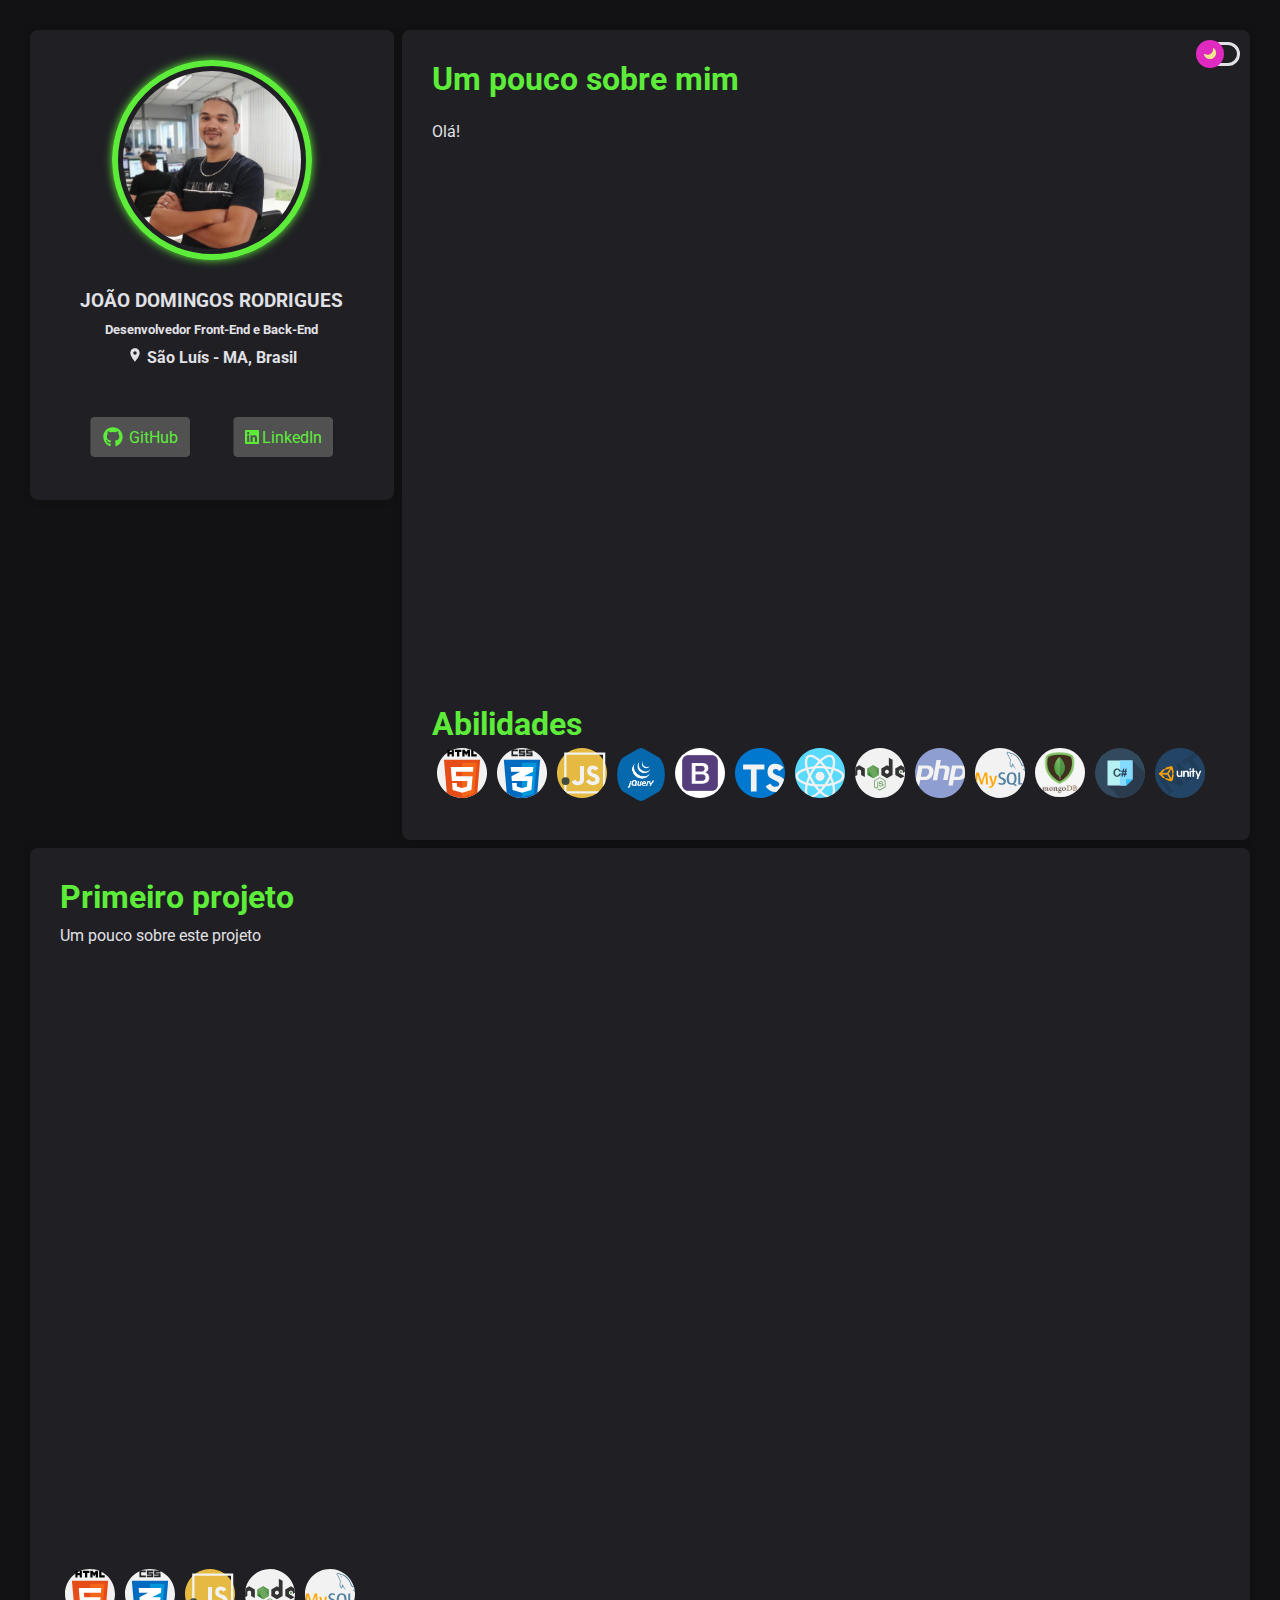
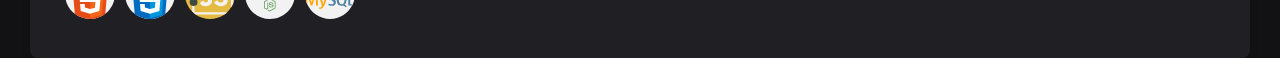
==== index.html @ ada68184 "New window container-project." ====
<!DOCTYPE html>
<html lang="en">

<head>
    <meta charset="UTF-8">
    <meta name="viewport" content="width=device-width, initial-scale=1.0">
    <link href="https://fonts.googleapis.com/css?family=Roboto:400,600,700" rel="stylesheet">
    <link id="theme" rel="stylesheet" href="public/styles/darkmode.css">
    <link rel="stylesheet" href="public/styles/style.css">
    <title>Meu Portfólio</title>
</head>

<body>
    <main>
        <div class="container">
            <div class="header-container">
                <div class="profile">
                    <div class="content-img">
                        <img width="400px" src="public/img/48397952.jfif" alt="">
                    </div>
                    <div>
                        <h3 id="name">JOÃO DOMINGOS RODRIGUES</h3>
                        <h5>Desenvolvedor Front-End e Back-End</h5>
                        <h4>
                            <span>
                                <svg stroke="currentColor" fill="currentColor" stroke-width="0" viewBox="0 0 24 24"
                                    height="1em" width="1em" xmlns="http://www.w3.org/2000/svg">
                                    <path
                                        d="M12 2C8.13 2 5 5.13 5 9c0 5.25 7 13 7 13s7-7.75 7-13c0-3.87-3.13-7-7-7zm0 9.5c-1.38 0-2.5-1.12-2.5-2.5s1.12-2.5 2.5-2.5 2.5 1.12 2.5 2.5-1.12 2.5-2.5 2.5z">
                                    </path>
                                </svg>
                            </span>São Luís - MA, Brasil
                        </h4>
                        <div class="social-midias">
                            <a href="https://github.com/juniorHotes" target="_blank" rel="noopener"
                                class="sc-cpHetk QZIQu">
                                <svg stroke="currentColor" fill="currentColor" stroke-width="0" viewBox="0 0 496 512"
                                    height="20px" width="20px" xmlns="http://www.w3.org/2000/svg">
                                    <path
                                        d="M165.9 397.4c0 2-2.3 3.6-5.2 3.6-3.3.3-5.6-1.3-5.6-3.6 0-2 2.3-3.6 5.2-3.6 3-.3 5.6 1.3 5.6 3.6zm-31.1-4.5c-.7 2 1.3 4.3 4.3 4.9 2.6 1 5.6 0 6.2-2s-1.3-4.3-4.3-5.2c-2.6-.7-5.5.3-6.2 2.3zm44.2-1.7c-2.9.7-4.9 2.6-4.6 4.9.3 2 2.9 3.3 5.9 2.6 2.9-.7 4.9-2.6 4.6-4.6-.3-1.9-3-3.2-5.9-2.9zM244.8 8C106.1 8 0 113.3 0 252c0 110.9 69.8 205.8 169.5 239.2 12.8 2.3 17.3-5.6 17.3-12.1 0-6.2-.3-40.4-.3-61.4 0 0-70 15-84.7-29.8 0 0-11.4-29.1-27.8-36.6 0 0-22.9-15.7 1.6-15.4 0 0 24.9 2 38.6 25.8 21.9 38.6 58.6 27.5 72.9 20.9 2.3-16 8.8-27.1 16-33.7-55.9-6.2-112.3-14.3-112.3-110.5 0-27.5 7.6-41.3 23.6-58.9-2.6-6.5-11.1-33.3 2.6-67.9 20.9-6.5 69 27 69 27 20-5.6 41.5-8.5 62.8-8.5s42.8 2.9 62.8 8.5c0 0 48.1-33.6 69-27 13.7 34.7 5.2 61.4 2.6 67.9 16 17.7 25.8 31.5 25.8 58.9 0 96.5-58.9 104.2-114.8 110.5 9.2 7.9 17 22.9 17 46.4 0 33.7-.3 75.4-.3 83.6 0 6.5 4.6 14.4 17.3 12.1C428.2 457.8 496 362.9 496 252 496 113.3 383.5 8 244.8 8zM97.2 352.9c-1.3 1-1 3.3.7 5.2 1.6 1.6 3.9 2.3 5.2 1 1.3-1 1-3.3-.7-5.2-1.6-1.6-3.9-2.3-5.2-1zm-10.8-8.1c-.7 1.3.3 2.9 2.3 3.9 1.6 1 3.6.7 4.3-.7.7-1.3-.3-2.9-2.3-3.9-2-.6-3.6-.3-4.3.7zm32.4 35.6c-1.6 1.3-1 4.3 1.3 6.2 2.3 2.3 5.2 2.6 6.5 1 1.3-1.3.7-4.3-1.3-6.2-2.2-2.3-5.2-2.6-6.5-1zm-11.4-14.7c-1.6 1-1.6 3.6 0 5.9 1.6 2.3 4.3 3.3 5.6 2.3 1.6-1.3 1.6-3.9 0-6.2-1.4-2.3-4-3.3-5.6-2z">
                                    </path>
                                </svg>
                                <span>GitHub</span>
                            </a>
                            <a href="https://www.linkedin.com/feed/?trk=homepage-basic_google-one-tap-submit"
                                target="_blank" rel="noopener" class="sc-cpHetk QZIQu"><svg stroke="currentColor"
                                    fill="currentColor" stroke-width="0" viewBox="0 0 448 512" height="1em" width="1em"
                                    xmlns="http://www.w3.org/2000/svg">
                                    <path
                                        d="M416 32H31.9C14.3 32 0 46.5 0 64.3v383.4C0 465.5 14.3 480 31.9 480H416c17.6 0 32-14.5 32-32.3V64.3c0-17.8-14.4-32.3-32-32.3zM135.4 416H69V202.2h66.5V416zm-33.2-243c-21.3 0-38.5-17.3-38.5-38.5S80.9 96 102.2 96c21.2 0 38.5 17.3 38.5 38.5 0 21.3-17.2 38.5-38.5 38.5zm282.1 243h-66.4V312c0-24.8-.5-56.7-34.5-56.7-34.6 0-39.9 27-39.9 54.9V416h-66.4V202.2h63.7v29.2h.9c8.9-16.8 30.6-34.5 62.9-34.5 67.2 0 79.7 44.3 79.7 101.9V416z">
                                    </path>
                                </svg>
                                <span>LinkedIn</span>
                            </a>
                        </div>
                    </div>
                </div>
                <div class="about-me">
                    <h1 class="titles">Um pouco sobre mim</h1>
                    <p id="txt-about">
                    </p>
                    <div class="technologies">
                        <h1 class="titles">Abilidades</h1>
                        <ul>
                            <li><img width="50px" src="public/assets/svg/030-html-5.svg" alt=""></li>
                            <li><img width="50px" src="public/assets/svg/031-css.svg" alt=""></li>
                            <li><img width="50px" src="public/assets/svg/029-javascript.svg" alt=""></li>
                            <li><img width="48px" style="border-radius: 50%;" src="public/assets/jquery-logo.png"
                                    alt=""></li>
                            <li><img width="50px" style="border-radius: 50%;" src="public/assets/bootstrap-logo.jpg"
                                    alt=""></li>
                            <li><img width="50px" src="public/assets/svg/025-typescript.svg" alt=""></li>
                            <li><img width="50px" src="public/assets/svg/006-react.svg" alt=""></li>
                            <li><img width="50px" src="public/assets/svg/032-nodejs.svg" alt=""></li>
                            <li><img width="50px" src="public/assets/svg/027-php.svg" alt=""></li>
                            <li><img width="50px" src="public/assets/svg/021-mysql.svg" alt=""></li>
                            <li><img width="50px" style="border-radius: 50%;" src="public/assets/mongo.png" alt="">
                            </li>
                            <li><img width="50px" src="public/assets/svg/csharp.svg" alt=""></li>
                            <li><img width="50px" src="public/assets/Icon_Unity.png" alt=""></li>

                        </ul>

                    </div>

                    <!-- button change themy -->
                    <span class="profile-color-modes-toggle">
                        <div class="profile-color-modes-toggle-track"></div>
                        <div class="profile-color-modes-toggle-thumb">
                            <svg style="fill: #f0e68c; margin: 7px 0 0 7px;" aria-hidden="true" width="14" height="13"
                                viewBox="0 0 14 13" xmlns="http://www.w3.org/2000/svg">
                                <path fill-rule="evenodd" clip-rule="evenodd"
                                    d="M4.52208 7.71754C7.5782 7.71754 10.0557 5.24006 10.0557 2.18394C10.0557 1.93498 10.0392 1.68986 10.0074 1.44961C9.95801 1.07727 10.3495 0.771159 10.6474 0.99992C12.1153 2.12716 13.0615 3.89999 13.0615 5.89383C13.0615 9.29958 10.3006 12.0605 6.89485 12.0605C3.95334 12.0605 1.49286 10.001 0.876728 7.24527C0.794841 6.87902 1.23668 6.65289 1.55321 6.85451C2.41106 7.40095 3.4296 7.71754 4.52208 7.71754Z">
                                </path>
                            </svg>
                        </div>
                    </span>
                </div>
            </div>
            <div class="container-project">
                <div class="container-info">
                    <h1 class="titles">Primeiro projeto</h1>
                    <p>Um pouco sobre este projeto</p>
                    <div class="project-footer">
                        <ul>
                            <li><img width="50px" src="public/assets/svg/030-html-5.svg" alt=""></li>
                            <li><img width="50px" src="public/assets/svg/031-css.svg" alt=""></li>
                            <li><img width="50px" src="public/assets/svg/029-javascript.svg" alt=""></li>
                            <li><img width="50px" src="public/assets/svg/032-nodejs.svg" alt=""></li>
                            <li><img width="50px" src="public/assets/svg/021-mysql.svg" alt=""></li>
                        </ul>
                    </div>
                </div>
                <div class="container-img">
                    <img src="" alt="">
                </div>
            </div>
        </div>
    </main>
    <script>
        const textAbout = document.querySelector('#txt-about')
        const text = `Olá!`

        const keys = text.split('')

        let i = 0
        const _frame = setInterval(frame, 10);
        function frame() {
            if (i < keys.length) {
                textAbout.innerHTML += keys[i]
                i++
            } else if (i == keys.length) {
                clearInterval(_frame)
            }
        }

        fetch('DATA.json')
        .then(res => res.json()).then(response => {
            console.log(response)
        }).catch(err => console.log(err))
    </script>
    <script src="public/js/profileColorModes.js"></script>
</body>

</html>
---- public/styles/darkmode.css ----
:root {
    --bg-color: #121214;
    --content-color: #202024;
    --color-gray-white: #e1e1e6;
    --color-gray-black: #515152;
    --color-green: #5eec3a;
    --color-profile-toggle-thumb: #df29c0 ;
    --color-profile-toggle-track: #e1e1e6 ;
}
---- public/styles/style.css ----
* {
    margin: 0;
    box-sizing: border-box;
}

body {
    background-color: var(--bg-color);
    color: var(--color-gray-white);
    font-family: 'roboto', sans-serif;
}

.container {
    widows: 100%;
    max-width: 1330px;
    height: 100vh;
    margin: 0 auto;
    padding: 30px;
}

.header-container {
    display: flex;
    justify-content: start;
}

.profile {
    width: 30%;
    min-width: 320px;
    max-height: 470px;
    padding: 30px;
    border-radius: 8px;
    background-color: var(--content-color);
    box-shadow: 0 0 8px rgba(0, 0, 0, 0.2);
    display: flex;
    flex-direction: column;
    align-items: center;
    justify-content: start;
    text-align: center;
    margin-right: 8px;
}

.profile h3, h4, h5 {
    display: block;
    margin-top: 10px;
    animation: profile-txt 1500ms linear 500ms;
    animation-fill-mode: backwards;
}

@keyframes profile-txt {
    0% { opacity: 0 } 
    100% { opacity: 1 } 
}

.profile .content-img {
    width: 200px;
    height: 200px;
    border-radius: 50%;
    margin-bottom: 20px;
    border: 6px solid var(--color-green);
    display: flex;
    align-items: center;
    justify-content: center;
    box-shadow: 0 0 8px var(--color-green);
    animation: ligth 500ms ease-out 500ms;
    animation-fill-mode: backwards;
}

@keyframes ligth {
    0% { 
        box-shadow: none;
        border: 6px solid var(--color-gray-white); 
    } 
    100% { 
        box-shadow: 0 0 8px var(--color-green); 
        border: 6px solid var(--color-green);
    } 
}

.profile img {
    width: 95%;
    height: 95%;
    border-radius: 50%;
    animation: rotate-img 1500ms cubic-bezier(0.68, -0.55, 0.265, 1.55) 500ms;
    animation-fill-mode: backwards;
}

@keyframes rotate-img {
    0% {
        transform: rotate(360deg);
        width: 0;
        height: 0;
    } 100% {
        width: 95%;
        height: 95%;
    }
}

.profile .social-midias {
    width: 100%;
    height: 100px;
    position: relative;
}
.profile .social-midias a {
    width: 100px;
    height: 40px;
    padding: 10px;
    border-radius: 4px;
    box-shadow: 0 0 8px var(--bg-color);
    text-decoration: none;
    color: var(--color-green);
    background-color: var(--color-gray-black);
    text-align: center;
    display: flex;
    justify-content: space-around;
    align-items: center;
    position: absolute;
    bottom: 10px;
    clip-path: stroke-box;
}

.profile .social-midias a:nth-child(1) {
    left: 10px;
    transition: 500ms;
    animation: anim-midias-buttons 1000ms cubic-bezier(0.09, 0.75, 0.77, 1.54) 500ms;
    animation-fill-mode: backwards;
}

.profile .social-midias a:nth-child(2) {
    right: 10px;
    transition: 500ms;
    animation: anim-midias-buttons 1000ms cubic-bezier(0.09, 0.75, 0.77, 1.54) 800ms;
    animation-fill-mode: backwards;
}

.profile .social-midias a:hover {
    color: var(--color-gray-black);
    background-color: var(--color-green);
    box-shadow: 0 0 8px var(--color-green);
    transform: translateY(6px) matrix3d(1, 0, 0, 0, 0, 1, 0, -0.002, 0, 0, 1, 0, 0, 0, 0, 1);;
}

@keyframes anim-midias-buttons {
    0% {
       transform: translateY(70px);
       opacity: 0;
    } 100% {
        transform: translateY(0);
        opacity: 1;
    }
}

.about-me {
    width: 70%;
    min-width: 400px;
    min-height: 90vh;
    padding: 30px;
    border-radius: 8px;
    background-color: var(--content-color);
    box-shadow: 0 0 8px rgba(0, 0, 0, 0.2);
    display: grid;
    gap: 8px;
    grid-template-rows: 50px 2fr 1fr;
    position: relative;
}
.titles {
    display: block;
    color: var(--color-green);
}
.about-me p {
    line-height: 1.7;
    color: var(--color-gray-white);
}
.technologies ul {
    width: 100%;
    padding-left: 0;
    list-style-type: none;
    display: flex;
    flex-wrap: wrap;
}
.technologies {
    align-self: self-end;
}
.technologies ul li {
    margin: 5px;
}

.container, 
.profile,
.profile, .about-me,
.profile .content-img,
.profile .social-midias {
    transition: 500ms;
}
/* Themy */
.profile-color-modes-toggle {
    position: absolute;
    top: 12px;
    right: 10px;
}
.profile-color-modes-toggle-track {
    width: 42px;
    height: 24px;
    border-radius: 24px;
    border: 3px solid var(--color-profile-toggle-track);
}
.profile-color-modes-toggle-thumb {
    position: absolute;
    top: -2px;
    left: -2px;
    width: 28px;
    height: 28px;
    border-radius: 50%;
    background-color: var(--color-profile-toggle-thumb);
    transition: transform .3s cubic-bezier(.4,.03,0,1);
    cursor: pointer;
}
.profile-color-modes-toggle-thumb.checked {
    transform: translateX(16px);
}
.profile-color-modes-toggle-thumb {
    transform: translateX(0px);
}

.container-project {
    width: 100%;
    min-height: 90vh;
    margin-top: 8px;
    padding: 30px;
    border-radius: 8px;
    background-color: var(--content-color);
    box-shadow: 0 0 8px rgba(0, 0, 0, 0.2);
    display: grid;
    gap: 8px;
    grid-template-columns: 1fr 1fr;
}
.container-img {
    width: 30%px;
    height: 100%;
}
.container-info {
    display: grid;
    gap: 8px;
    grid-template-rows: 40px 1fr 1fr;
}
.project-footer {
    align-self: self-end;
}
.project-footer ul {
    width: 100%;
    padding-left: 0;
    list-style-type: none;
    display: flex;
    flex-wrap: wrap;

}
.project-footer ul li {
    margin: 5px;
}

/* Responssive */

@media only screen and (max-width: 600px) {
    .container {
        padding: 0;
    }
    .profile, 
    .about-me, 
    .container-project {
        padding: 10px;
        border-radius: 0px;
    }
    .profile .content-img {
        width: 140px;
        height: 140px;
    }
    .profile .social-midias {
        height: 60px;
    }
    .container, 
    .profile, .about-me,
    .profile .content-img,
    .profile .social-midias {
        transition: 500ms;
    }
}

@media only screen and (max-width: 805px) {
    .header-container {
        display: block;
    }
    .profile {
        width: 100%;
        margin-bottom: 8px;
        flex-direction: row;
        justify-content: space-evenly;
    }
    .profile .content-img {
        margin-bottom: 0;
    }
    .about-me {
        width: 100%;
        min-height: unset;
    }
    .container-project {
        grid-template-columns: unset;
        grid-template-rows: 1fr 1fr;
    }

    .container, 
    .profile,
    .profile, .about-me,
    .profile .content-img,
    .profile .social-midias,
    .container-project {
        transition: 500ms;
    }
}
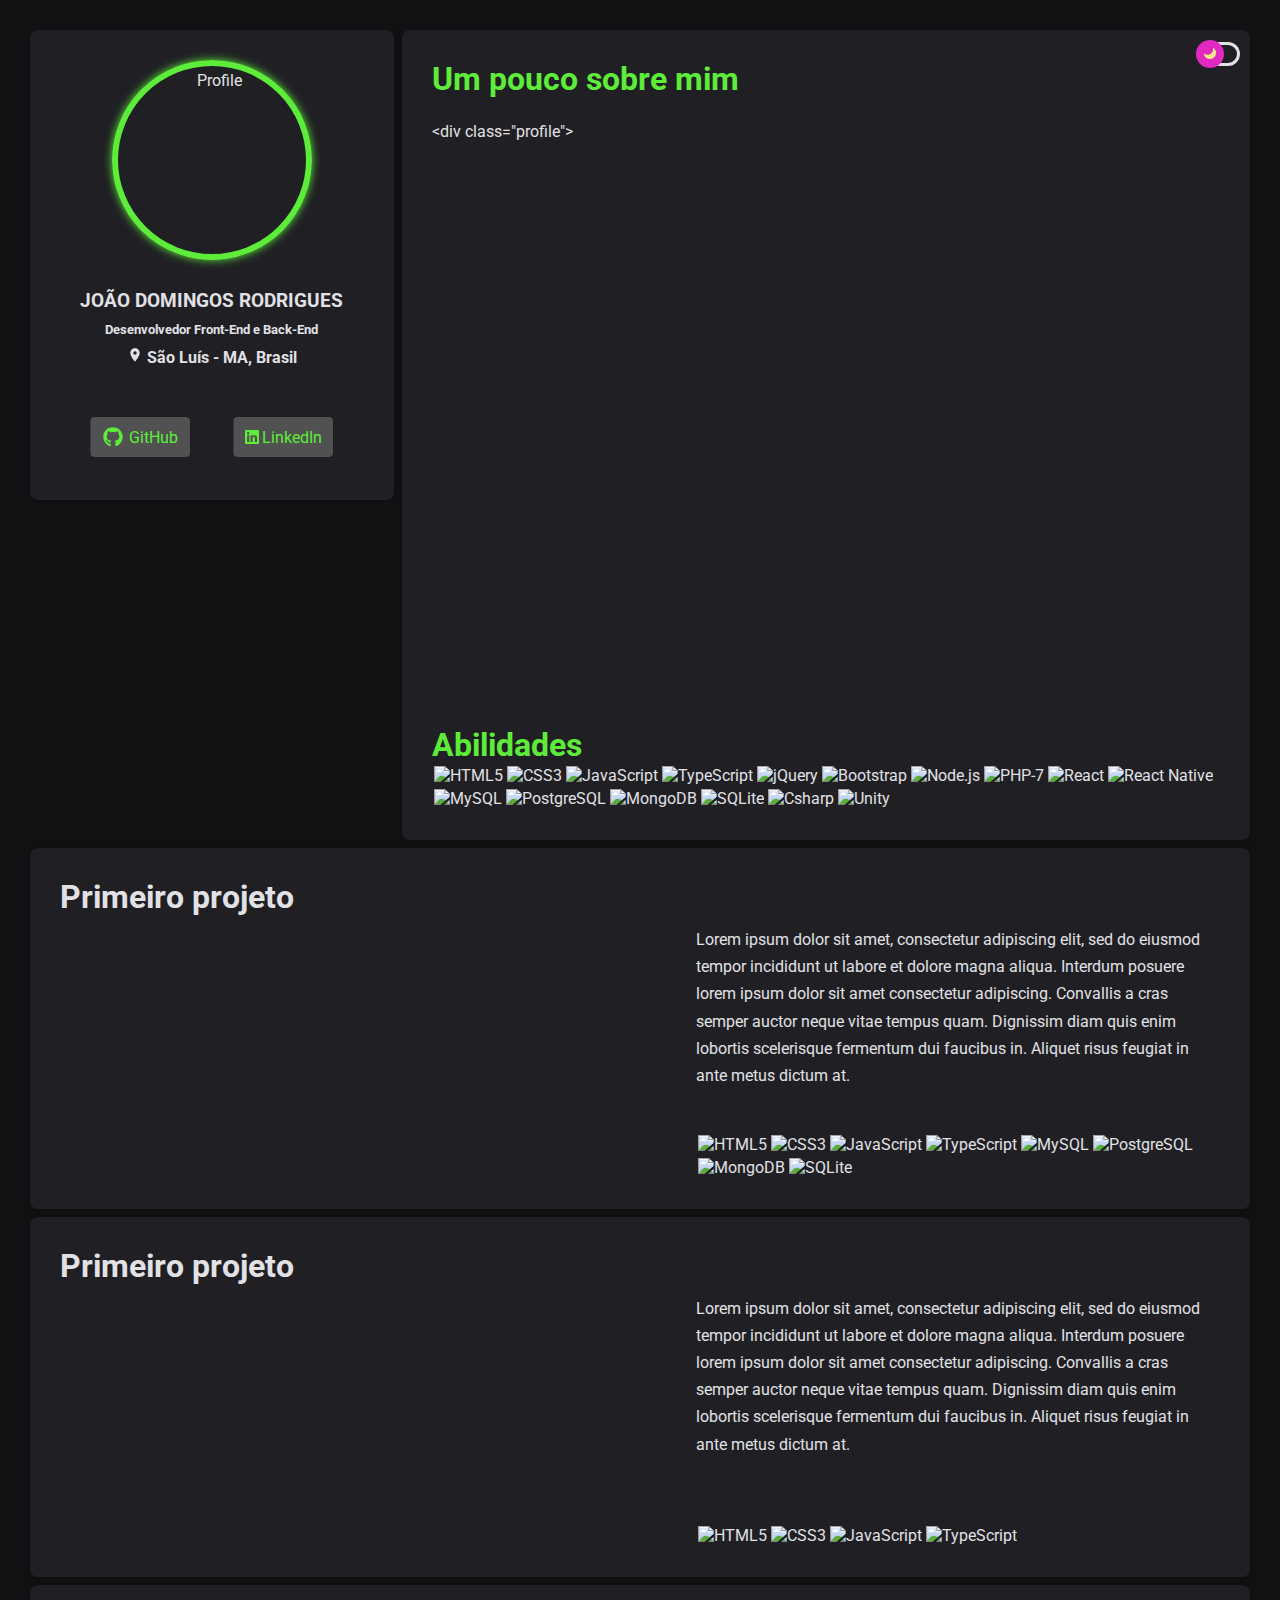
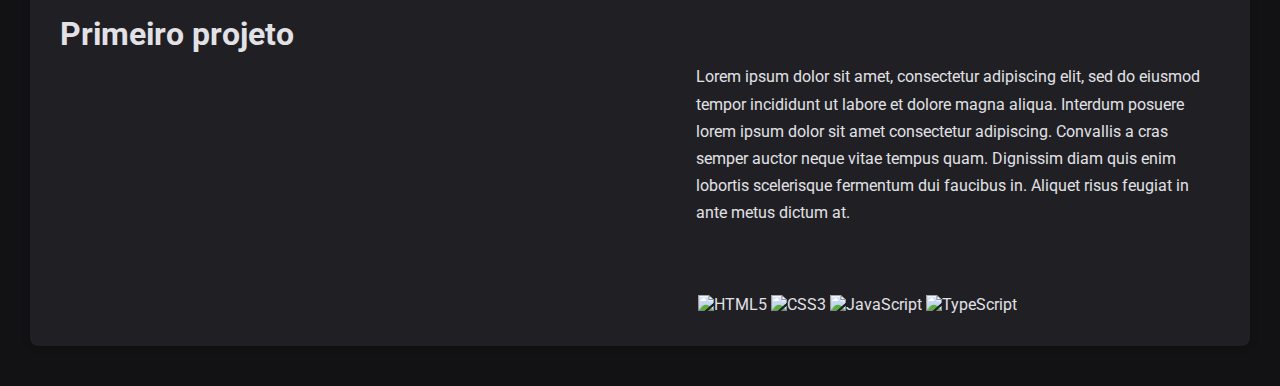
==== commit 3ae4cfe3: "Refactory" ====
--- a/index.html
+++ b/index.html
@@ -7,6 +7,8 @@
     <link href="https://fonts.googleapis.com/css?family=Roboto:400,600,700" rel="stylesheet">
     <link id="theme" rel="stylesheet" href="public/styles/darkmode.css">
     <link rel="stylesheet" href="public/styles/style.css">
+    <link rel="stylesheet" href="public/styles/responsive.css">
+
     <title>Meu Portfólio</title>
 </head>
 
@@ -16,7 +18,9 @@
             <div class="header-container">
                 <div class="profile">
                     <div class="content-img">
-                        <img width="400px" src="public/img/48397952.jfif" alt="">
+                        <img
+                            src="https://avatars2.githubusercontent.com/u/48397952?s=460&u=ce14bd1c65778a22a65bc6f893cd88762587311b&v=4"
+                            alt="Profile">
                     </div>
                     <div>
                         <h3 id="name">JOÃO DOMINGOS RODRIGUES</h3>
@@ -62,25 +66,23 @@
                     <div class="technologies">
                         <h1 class="titles">Abilidades</h1>
                         <ul>
-                            <li><img width="50px" src="public/assets/svg/030-html-5.svg" alt=""></li>
-                            <li><img width="50px" src="public/assets/svg/031-css.svg" alt=""></li>
-                            <li><img width="50px" src="public/assets/svg/029-javascript.svg" alt=""></li>
-                            <li><img width="48px" style="border-radius: 50%;" src="public/assets/jquery-logo.png"
-                                    alt=""></li>
-                            <li><img width="50px" style="border-radius: 50%;" src="public/assets/bootstrap-logo.jpg"
-                                    alt=""></li>
-                            <li><img width="50px" src="public/assets/svg/025-typescript.svg" alt=""></li>
-                            <li><img width="50px" src="public/assets/svg/006-react.svg" alt=""></li>
-                            <li><img width="50px" src="public/assets/svg/032-nodejs.svg" alt=""></li>
-                            <li><img width="50px" src="public/assets/svg/027-php.svg" alt=""></li>
-                            <li><img width="50px" src="public/assets/svg/021-mysql.svg" alt=""></li>
-                            <li><img width="50px" style="border-radius: 50%;" src="public/assets/mongo.png" alt="">
-                            </li>
-                            <li><img width="50px" src="public/assets/svg/csharp.svg" alt=""></li>
-                            <li><img width="50px" src="public/assets/Icon_Unity.png" alt=""></li>
-
-                        </ul>
-
+                            <li><img src="https://img.shields.io/badge/HTML5-E34F26?style=for-the-badge&logo=html5&logoColor=white" alt="HTML5" title="HTML5"></li>
+                            <li><img src="https://img.shields.io/badge/CSS3-1572B6?style=for-the-badge&logo=css3&logoColor=white" alt="CSS3" title="CSS3"></li>
+                            <li><img src="https://img.shields.io/badge/JavaScript-F7DF1E?style=for-the-badge&logo=javascript&logoColor=black" alt="JavaScript" title="JavaScript"></li>
+                            <li><img src="https://img.shields.io/badge/TypeScript-007ACC?style=for-the-badge&logo=typescript&logoColor=white" alt="TypeScript" title="TypeScript"></li>
+                            <li><img src="https://img.shields.io/badge/jQuery-0769AD?style=for-the-badge&logo=jquery&logoColor=white" alt="jQuery" title="jQuery"></li>
+                            <li><img src="https://img.shields.io/badge/Bootstrap-563D7C?style=for-the-badge&logo=bootstrap&logoColor=white" alt="Bootstrap" title="Bootstrap"></li>
+                            <li><img src="https://img.shields.io/badge/Node.js-43853D?style=for-the-badge&logo=node.js&logoColor=white" alt="Node.js" title="Node.js"></li>
+                            <li><img src="https://img.shields.io/badge/PHP-777BB4?style=for-the-badge&logo=php&logoColor=white" alt="PHP-7" title="PHP-7"></li>
+                            <li><img src="https://img.shields.io/badge/React-663399?style=for-the-badge&logo=react&logoColor=61DAFB" alt="React" title="React"></li>
+                            <li><img src="https://img.shields.io/badge/React_Native-663399?style=for-the-badge&logo=react&logoColor=61DAFB" alt="React Native" title="React Native"></li>
+                            <li><img src="https://img.shields.io/badge/MySQL-00000F?style=for-the-badge&logo=mysql&logoColor=white" alt="MySQL" title="MySQL"></li>
+                            <li><img src="https://img.shields.io/badge/PostgreSQL-316192?style=for-the-badge&logo=postgresql&logoColor=white" alt="PostgreSQL" title="PostgreSQL"></li>
+                            <li><img src="https://img.shields.io/badge/MongoDB-4EA94B?style=for-the-badge&logo=mongodb&logoColor=white" alt="MongoDB" title="MongoDB"></li>
+                            <li><img src="https://img.shields.io/badge/SQLite-07405E?style=for-the-badge&logo=sqlite&logoColor=white" alt="SQLite" title="SQLite"></li>
+                            <li><img src="https://img.shields.io/badge/C%23-239120?style=for-the-badge&logo=c-sharp&logoColor=white" alt="Csharp" title="C%23"></li>
+                            <li><img src="https://img.shields.io/badge/Unity-100000?style=for-the-badge&logo=unity&logoColor=white" alt="Unity" title="Unity"></li>
+                        </ul>
                     </div>
 
                     <!-- button change themy -->
@@ -97,47 +99,126 @@
                     </span>
                 </div>
             </div>
+
             <div class="container-project">
+                <div class="project-container-img">
+                    <h1 class="project-title">Primeiro projeto</h1>
+                    <img width="100%" src="public/img/gifTeste.gif" alt="">
+                </div>
+
                 <div class="container-info">
-                    <h1 class="titles">Primeiro projeto</h1>
-                    <p>Um pouco sobre este projeto</p>
-                    <div class="project-footer">
-                        <ul>
-                            <li><img width="50px" src="public/assets/svg/030-html-5.svg" alt=""></li>
-                            <li><img width="50px" src="public/assets/svg/031-css.svg" alt=""></li>
-                            <li><img width="50px" src="public/assets/svg/029-javascript.svg" alt=""></li>
-                            <li><img width="50px" src="public/assets/svg/032-nodejs.svg" alt=""></li>
-                            <li><img width="50px" src="public/assets/svg/021-mysql.svg" alt=""></li>
-                        </ul>
-                    </div>
-                </div>
-                <div class="container-img">
-                    <img src="" alt="">
-                </div>
-            </div>
+                    <div></div>
+                    <p class="project-description">
+                        Lorem ipsum dolor sit amet, consectetur adipiscing elit, sed do
+                        eiusmod tempor incididunt ut labore et dolore magna aliqua. Interdum posuere lorem ipsum
+                        dolor
+                        sit amet consectetur adipiscing. Convallis a cras semper auctor neque vitae tempus quam.
+                        Dignissim diam quis enim lobortis scelerisque fermentum dui faucibus in. Aliquet risus
+                        feugiat
+                        in ante metus dictum at.
+                    </p>
+                    <div class="project-footer-tecnologies">
+                        <ul>
+                            <li><img src="https://img.shields.io/badge/HTML5-E34F26?style=for-the-badge&logo=html5&logoColor=white" alt="HTML5" title="HTML5"></li>
+                            <li><img src="https://img.shields.io/badge/CSS3-1572B6?style=for-the-badge&logo=css3&logoColor=white" alt="CSS3" title="CSS3"></li>
+                            <li><img src="https://img.shields.io/badge/JavaScript-F7DF1E?style=for-the-badge&logo=javascript&logoColor=black" alt="JavaScript" title="JavaScript"></li>
+                            <li><img src="https://img.shields.io/badge/TypeScript-007ACC?style=for-the-badge&logo=typescript&logoColor=white" alt="TypeScript" title="TypeScript"></li>
+                            <li><img src="https://img.shields.io/badge/MySQL-00000F?style=for-the-badge&logo=mysql&logoColor=white" alt="MySQL" title="MySQL"></li>
+                            <li><img src="https://img.shields.io/badge/PostgreSQL-316192?style=for-the-badge&logo=postgresql&logoColor=white" alt="PostgreSQL" title="PostgreSQL"></li>
+                            <li><img src="https://img.shields.io/badge/MongoDB-4EA94B?style=for-the-badge&logo=mongodb&logoColor=white" alt="MongoDB" title="MongoDB"></li>
+                            <li><img src="https://img.shields.io/badge/SQLite-07405E?style=for-the-badge&logo=sqlite&logoColor=white" alt="SQLite" title="SQLite"></li>
+                        </ul>
+                    </div>
+                </div>
+            </div>
+
+            <div class="container-project">
+                <div class="project-container-img">
+                    <h1 class="project-title">Primeiro projeto</h1>
+                    <img width="100%" src="public/img/gifTeste.gif" alt="">
+                </div>
+
+                <div class="container-info">
+                    <div></div>
+                    <p class="project-description">
+                        Lorem ipsum dolor sit amet, consectetur adipiscing elit, sed do
+                        eiusmod tempor incididunt ut labore et dolore magna aliqua. Interdum posuere lorem ipsum
+                        dolor
+                        sit amet consectetur adipiscing. Convallis a cras semper auctor neque vitae tempus quam.
+                        Dignissim diam quis enim lobortis scelerisque fermentum dui faucibus in. Aliquet risus
+                        feugiat
+                        in ante metus dictum at.
+                    </p>
+                    <div class="project-footer-tecnologies">
+                        <ul>
+                            <li><img src="https://img.shields.io/badge/HTML5-E34F26?style=for-the-badge&logo=html5&logoColor=white" alt="HTML5" title="HTML5"></li>
+                            <li><img src="https://img.shields.io/badge/CSS3-1572B6?style=for-the-badge&logo=css3&logoColor=white" alt="CSS3" title="CSS3"></li>
+                            <li><img src="https://img.shields.io/badge/JavaScript-F7DF1E?style=for-the-badge&logo=javascript&logoColor=black" alt="JavaScript" title="JavaScript"></li>
+                            <li><img src="https://img.shields.io/badge/TypeScript-007ACC?style=for-the-badge&logo=typescript&logoColor=white" alt="TypeScript" title="TypeScript"></li>
+                        </ul>
+                    </div>
+                </div>
+            </div>
+
+            <div class="container-project">
+                <div class="project-container-img">
+                    <h1 class="project-title">Primeiro projeto</h1>
+                    <img width="100%" src="public/img/gifTeste.gif" alt="">
+                </div>
+
+                <div class="container-info">
+                    <div></div>
+                    <p class="project-description">
+                        Lorem ipsum dolor sit amet, consectetur adipiscing elit, sed do
+                        eiusmod tempor incididunt ut labore et dolore magna aliqua. Interdum posuere lorem ipsum
+                        dolor
+                        sit amet consectetur adipiscing. Convallis a cras semper auctor neque vitae tempus quam.
+                        Dignissim diam quis enim lobortis scelerisque fermentum dui faucibus in. Aliquet risus
+                        feugiat
+                        in ante metus dictum at.
+                    </p>
+                    <div class="project-footer-tecnologies">
+                        <ul>
+                            <li><img src="https://img.shields.io/badge/HTML5-E34F26?style=for-the-badge&logo=html5&logoColor=white" alt="HTML5" title="HTML5"></li>
+                            <li><img src="https://img.shields.io/badge/CSS3-1572B6?style=for-the-badge&logo=css3&logoColor=white" alt="CSS3" title="CSS3"></li>
+                            <li><img src="https://img.shields.io/badge/JavaScript-F7DF1E?style=for-the-badge&logo=javascript&logoColor=black" alt="JavaScript" title="JavaScript"></li>
+                            <li><img src="https://img.shields.io/badge/TypeScript-007ACC?style=for-the-badge&logo=typescript&logoColor=white" alt="TypeScript" title="TypeScript"></li>
+                        </ul>
+                    </div>
+                </div>
+            </div>
+
         </div>
     </main>
     <script>
-        const textAbout = document.querySelector('#txt-about')
-        const text = `Olá!`
-
-        const keys = text.split('')
-
-        let i = 0
-        const _frame = setInterval(frame, 10);
-        function frame() {
-            if (i < keys.length) {
-                textAbout.innerHTML += keys[i]
-                i++
-            } else if (i == keys.length) {
-                clearInterval(_frame)
-            }
-        }
-
-        fetch('DATA.json')
-        .then(res => res.json()).then(response => {
-            console.log(response)
-        }).catch(err => console.log(err))
+        const $ = document.querySelector.bind(document)
+
+        fetch('README.md')
+            .then(res => res.text())
+            .then(file => {
+                console.log(file.split('#'))
+
+                const data = file.split('#')
+
+                const About = data[2].split('\n')[1]
+                const keys = About.split('')
+
+                let i = 0
+                const _frame = setInterval(frame, 10);
+                function frame() {
+                    if (i < keys.length) {
+                        $('#txt-about').innerHTML += keys[i]
+                        i++
+                    } else if (i == keys.length) {
+                        clearInterval(_frame)
+                    }
+                }
+
+                // const TechnologiesMaster = data[3].split('Tecnológias que domino')[1]
+                // $('.technologies').innerHTML += TechnologiesMaster
+            })
+
+
     </script>
     <script src="public/js/profileColorModes.js"></script>
 </body>
--- a/public/styles/style.css
+++ b/public/styles/style.css
@@ -11,10 +11,10 @@
 }
 
 .container {
-    widows: 100%;
+    widows: 100%;   
+    height: 100%;
     max-width: 1330px;
-    height: 100vh;
-    margin: 0 auto;
+    margin: 0 auto 10px auto;
     padding: 30px;
 }
 
@@ -166,7 +166,7 @@
     display: block;
     color: var(--color-green);
 }
-.about-me p {
+p {
     line-height: 1.7;
     color: var(--color-gray-white);
 }
@@ -180,8 +180,9 @@
 .technologies {
     align-self: self-end;
 }
-.technologies ul li {
-    margin: 5px;
+.technologies ul li,
+.project-footer-tecnologies ul li {
+    margin: 2px;
 }
 
 .container, 
@@ -223,7 +224,6 @@
 
 .container-project {
     width: 100%;
-    min-height: 90vh;
     margin-top: 8px;
     padding: 30px;
     border-radius: 8px;
@@ -231,87 +231,25 @@
     box-shadow: 0 0 8px rgba(0, 0, 0, 0.2);
     display: grid;
     gap: 8px;
-    grid-template-columns: 1fr 1fr;
-}
-.container-img {
-    width: 30%px;
-    height: 100%;
+    grid-template-columns: 1.2fr 1fr;
 }
 .container-info {
     display: grid;
     gap: 8px;
-    grid-template-rows: 40px 1fr 1fr;
-}
-.project-footer {
+    grid-template-rows: 40px 1fr 0.5fr;
+}
+.project-title {
+    display: block;
+    margin-bottom: 16px;
+}
+.project-footer-tecnologies {
     align-self: self-end;
 }
-.project-footer ul {
+.project-footer-tecnologies ul {
     width: 100%;
     padding-left: 0;
     list-style-type: none;
     display: flex;
     flex-wrap: wrap;
 
-}
-.project-footer ul li {
-    margin: 5px;
-}
-
-/* Responssive */
-
-@media only screen and (max-width: 600px) {
-    .container {
-        padding: 0;
-    }
-    .profile, 
-    .about-me, 
-    .container-project {
-        padding: 10px;
-        border-radius: 0px;
-    }
-    .profile .content-img {
-        width: 140px;
-        height: 140px;
-    }
-    .profile .social-midias {
-        height: 60px;
-    }
-    .container, 
-    .profile, .about-me,
-    .profile .content-img,
-    .profile .social-midias {
-        transition: 500ms;
-    }
-}
-
-@media only screen and (max-width: 805px) {
-    .header-container {
-        display: block;
-    }
-    .profile {
-        width: 100%;
-        margin-bottom: 8px;
-        flex-direction: row;
-        justify-content: space-evenly;
-    }
-    .profile .content-img {
-        margin-bottom: 0;
-    }
-    .about-me {
-        width: 100%;
-        min-height: unset;
-    }
-    .container-project {
-        grid-template-columns: unset;
-        grid-template-rows: 1fr 1fr;
-    }
-
-    .container, 
-    .profile,
-    .profile, .about-me,
-    .profile .content-img,
-    .profile .social-midias,
-    .container-project {
-        transition: 500ms;
-    }
 }--- a/public/styles/responsive.css
+++ b/public/styles/responsive.css
@@ -0,0 +1,63 @@
+@media only screen and (max-width: 600px) {
+    .container {
+        padding: 0;
+    }
+    .profile, 
+    .about-me, 
+    .container-project {
+        padding: 10px;
+        border-radius: 0px;
+    }
+    .profile .content-img {
+        width: 130px;
+        height: 130px;
+        border-width: 4px;
+    }
+    .profile .social-midias {
+        height: 60px;
+    }
+    .container, 
+    .profile, 
+    .about-me,
+    .profile .content-img,
+    .profile .social-midias {
+        transition: 500ms;
+    }
+}
+
+@media only screen and (max-width: 900px) {
+    .header-container {
+        display: block;
+    }
+    .profile {
+        width: 100%;
+        margin-bottom: 8px;
+        flex-direction: row;
+        justify-content: space-evenly;
+    }
+    .profile .content-img {
+        margin-bottom: 0;
+    }
+    .about-me {
+        width: 100%;
+        min-height: unset;
+    }
+    .container-project {
+        grid-template-columns: unset;
+    }
+    .container-info {
+        display: grid;
+        gap: 8px;
+        grid-template-rows: 0px 1fr 0.5fr;
+    }
+
+    .container, 
+    .profile,
+    .profile, 
+    .about-me,
+    .profile .content-img,
+    .profile .social-midias,
+    .container-project {
+        transition: 500ms;
+    }
+}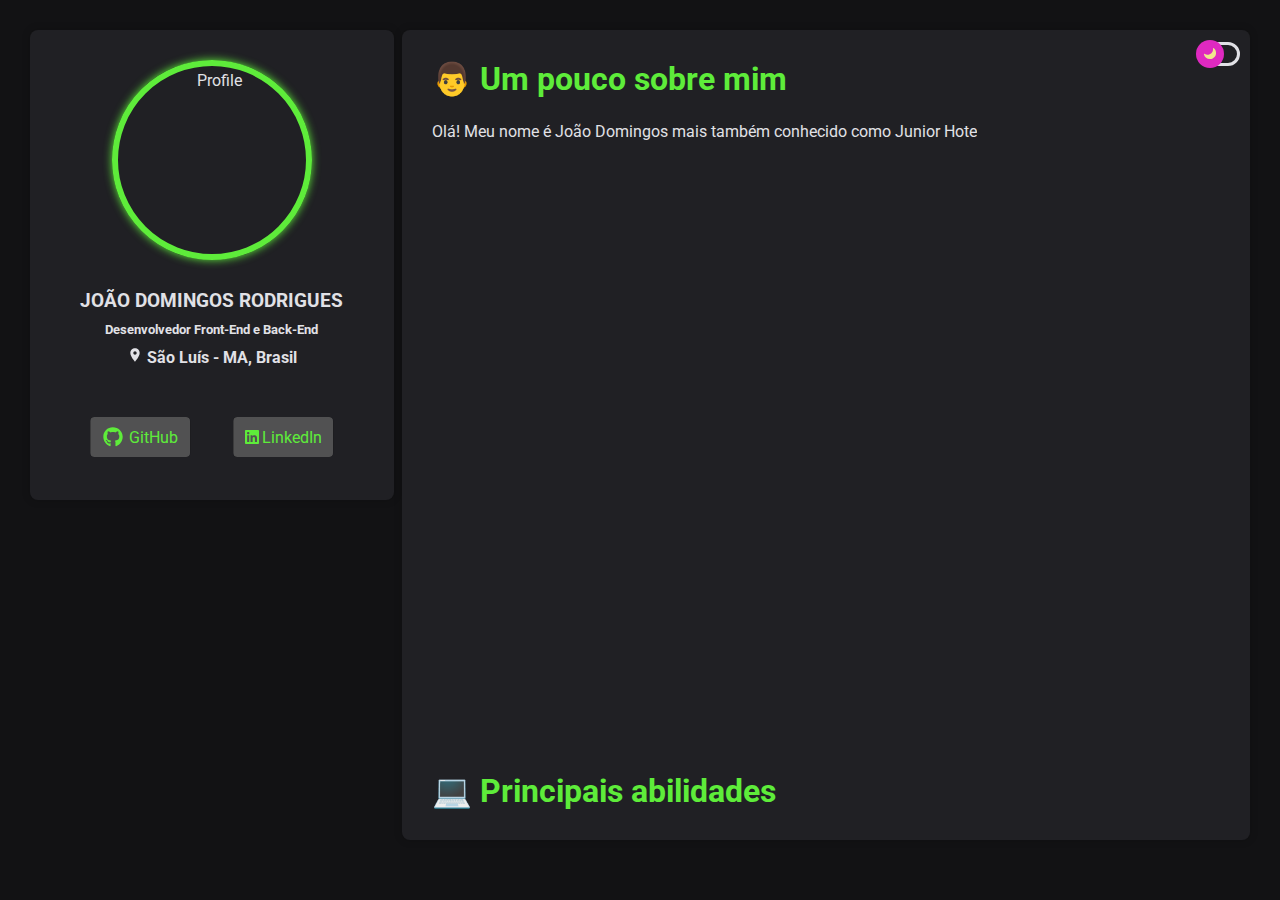
==== commit 7bf879eb: "Refactored, removed static divs." ====
--- a/index.html
+++ b/index.html
@@ -18,8 +18,7 @@
             <div class="header-container">
                 <div class="profile">
                     <div class="content-img">
-                        <img
-                            src="https://avatars2.githubusercontent.com/u/48397952?s=460&u=ce14bd1c65778a22a65bc6f893cd88762587311b&v=4"
+                        <img src="https://avatars2.githubusercontent.com/u/48397952?s=460&u=ce14bd1c65778a22a65bc6f893cd88762587311b&v=4"
                             alt="Profile">
                     </div>
                     <div>
@@ -61,28 +60,10 @@
                 </div>
                 <div class="about-me">
                     <h1 class="titles">Um pouco sobre mim</h1>
-                    <p id="txt-about">
-                    </p>
+                    <p id="txt-about"></p>
                     <div class="technologies">
                         <h1 class="titles">Abilidades</h1>
-                        <ul>
-                            <li><img src="https://img.shields.io/badge/HTML5-E34F26?style=for-the-badge&logo=html5&logoColor=white" alt="HTML5" title="HTML5"></li>
-                            <li><img src="https://img.shields.io/badge/CSS3-1572B6?style=for-the-badge&logo=css3&logoColor=white" alt="CSS3" title="CSS3"></li>
-                            <li><img src="https://img.shields.io/badge/JavaScript-F7DF1E?style=for-the-badge&logo=javascript&logoColor=black" alt="JavaScript" title="JavaScript"></li>
-                            <li><img src="https://img.shields.io/badge/TypeScript-007ACC?style=for-the-badge&logo=typescript&logoColor=white" alt="TypeScript" title="TypeScript"></li>
-                            <li><img src="https://img.shields.io/badge/jQuery-0769AD?style=for-the-badge&logo=jquery&logoColor=white" alt="jQuery" title="jQuery"></li>
-                            <li><img src="https://img.shields.io/badge/Bootstrap-563D7C?style=for-the-badge&logo=bootstrap&logoColor=white" alt="Bootstrap" title="Bootstrap"></li>
-                            <li><img src="https://img.shields.io/badge/Node.js-43853D?style=for-the-badge&logo=node.js&logoColor=white" alt="Node.js" title="Node.js"></li>
-                            <li><img src="https://img.shields.io/badge/PHP-777BB4?style=for-the-badge&logo=php&logoColor=white" alt="PHP-7" title="PHP-7"></li>
-                            <li><img src="https://img.shields.io/badge/React-663399?style=for-the-badge&logo=react&logoColor=61DAFB" alt="React" title="React"></li>
-                            <li><img src="https://img.shields.io/badge/React_Native-663399?style=for-the-badge&logo=react&logoColor=61DAFB" alt="React Native" title="React Native"></li>
-                            <li><img src="https://img.shields.io/badge/MySQL-00000F?style=for-the-badge&logo=mysql&logoColor=white" alt="MySQL" title="MySQL"></li>
-                            <li><img src="https://img.shields.io/badge/PostgreSQL-316192?style=for-the-badge&logo=postgresql&logoColor=white" alt="PostgreSQL" title="PostgreSQL"></li>
-                            <li><img src="https://img.shields.io/badge/MongoDB-4EA94B?style=for-the-badge&logo=mongodb&logoColor=white" alt="MongoDB" title="MongoDB"></li>
-                            <li><img src="https://img.shields.io/badge/SQLite-07405E?style=for-the-badge&logo=sqlite&logoColor=white" alt="SQLite" title="SQLite"></li>
-                            <li><img src="https://img.shields.io/badge/C%23-239120?style=for-the-badge&logo=c-sharp&logoColor=white" alt="Csharp" title="C%23"></li>
-                            <li><img src="https://img.shields.io/badge/Unity-100000?style=for-the-badge&logo=unity&logoColor=white" alt="Unity" title="Unity"></li>
-                        </ul>
+                        <ul></ul>
                     </div>
 
                     <!-- button change themy -->
@@ -99,127 +80,9 @@
                     </span>
                 </div>
             </div>
-
-            <div class="container-project">
-                <div class="project-container-img">
-                    <h1 class="project-title">Primeiro projeto</h1>
-                    <img width="100%" src="public/img/gifTeste.gif" alt="">
-                </div>
-
-                <div class="container-info">
-                    <div></div>
-                    <p class="project-description">
-                        Lorem ipsum dolor sit amet, consectetur adipiscing elit, sed do
-                        eiusmod tempor incididunt ut labore et dolore magna aliqua. Interdum posuere lorem ipsum
-                        dolor
-                        sit amet consectetur adipiscing. Convallis a cras semper auctor neque vitae tempus quam.
-                        Dignissim diam quis enim lobortis scelerisque fermentum dui faucibus in. Aliquet risus
-                        feugiat
-                        in ante metus dictum at.
-                    </p>
-                    <div class="project-footer-tecnologies">
-                        <ul>
-                            <li><img src="https://img.shields.io/badge/HTML5-E34F26?style=for-the-badge&logo=html5&logoColor=white" alt="HTML5" title="HTML5"></li>
-                            <li><img src="https://img.shields.io/badge/CSS3-1572B6?style=for-the-badge&logo=css3&logoColor=white" alt="CSS3" title="CSS3"></li>
-                            <li><img src="https://img.shields.io/badge/JavaScript-F7DF1E?style=for-the-badge&logo=javascript&logoColor=black" alt="JavaScript" title="JavaScript"></li>
-                            <li><img src="https://img.shields.io/badge/TypeScript-007ACC?style=for-the-badge&logo=typescript&logoColor=white" alt="TypeScript" title="TypeScript"></li>
-                            <li><img src="https://img.shields.io/badge/MySQL-00000F?style=for-the-badge&logo=mysql&logoColor=white" alt="MySQL" title="MySQL"></li>
-                            <li><img src="https://img.shields.io/badge/PostgreSQL-316192?style=for-the-badge&logo=postgresql&logoColor=white" alt="PostgreSQL" title="PostgreSQL"></li>
-                            <li><img src="https://img.shields.io/badge/MongoDB-4EA94B?style=for-the-badge&logo=mongodb&logoColor=white" alt="MongoDB" title="MongoDB"></li>
-                            <li><img src="https://img.shields.io/badge/SQLite-07405E?style=for-the-badge&logo=sqlite&logoColor=white" alt="SQLite" title="SQLite"></li>
-                        </ul>
-                    </div>
-                </div>
-            </div>
-
-            <div class="container-project">
-                <div class="project-container-img">
-                    <h1 class="project-title">Primeiro projeto</h1>
-                    <img width="100%" src="public/img/gifTeste.gif" alt="">
-                </div>
-
-                <div class="container-info">
-                    <div></div>
-                    <p class="project-description">
-                        Lorem ipsum dolor sit amet, consectetur adipiscing elit, sed do
-                        eiusmod tempor incididunt ut labore et dolore magna aliqua. Interdum posuere lorem ipsum
-                        dolor
-                        sit amet consectetur adipiscing. Convallis a cras semper auctor neque vitae tempus quam.
-                        Dignissim diam quis enim lobortis scelerisque fermentum dui faucibus in. Aliquet risus
-                        feugiat
-                        in ante metus dictum at.
-                    </p>
-                    <div class="project-footer-tecnologies">
-                        <ul>
-                            <li><img src="https://img.shields.io/badge/HTML5-E34F26?style=for-the-badge&logo=html5&logoColor=white" alt="HTML5" title="HTML5"></li>
-                            <li><img src="https://img.shields.io/badge/CSS3-1572B6?style=for-the-badge&logo=css3&logoColor=white" alt="CSS3" title="CSS3"></li>
-                            <li><img src="https://img.shields.io/badge/JavaScript-F7DF1E?style=for-the-badge&logo=javascript&logoColor=black" alt="JavaScript" title="JavaScript"></li>
-                            <li><img src="https://img.shields.io/badge/TypeScript-007ACC?style=for-the-badge&logo=typescript&logoColor=white" alt="TypeScript" title="TypeScript"></li>
-                        </ul>
-                    </div>
-                </div>
-            </div>
-
-            <div class="container-project">
-                <div class="project-container-img">
-                    <h1 class="project-title">Primeiro projeto</h1>
-                    <img width="100%" src="public/img/gifTeste.gif" alt="">
-                </div>
-
-                <div class="container-info">
-                    <div></div>
-                    <p class="project-description">
-                        Lorem ipsum dolor sit amet, consectetur adipiscing elit, sed do
-                        eiusmod tempor incididunt ut labore et dolore magna aliqua. Interdum posuere lorem ipsum
-                        dolor
-                        sit amet consectetur adipiscing. Convallis a cras semper auctor neque vitae tempus quam.
-                        Dignissim diam quis enim lobortis scelerisque fermentum dui faucibus in. Aliquet risus
-                        feugiat
-                        in ante metus dictum at.
-                    </p>
-                    <div class="project-footer-tecnologies">
-                        <ul>
-                            <li><img src="https://img.shields.io/badge/HTML5-E34F26?style=for-the-badge&logo=html5&logoColor=white" alt="HTML5" title="HTML5"></li>
-                            <li><img src="https://img.shields.io/badge/CSS3-1572B6?style=for-the-badge&logo=css3&logoColor=white" alt="CSS3" title="CSS3"></li>
-                            <li><img src="https://img.shields.io/badge/JavaScript-F7DF1E?style=for-the-badge&logo=javascript&logoColor=black" alt="JavaScript" title="JavaScript"></li>
-                            <li><img src="https://img.shields.io/badge/TypeScript-007ACC?style=for-the-badge&logo=typescript&logoColor=white" alt="TypeScript" title="TypeScript"></li>
-                        </ul>
-                    </div>
-                </div>
-            </div>
-
         </div>
     </main>
-    <script>
-        const $ = document.querySelector.bind(document)
-
-        fetch('README.md')
-            .then(res => res.text())
-            .then(file => {
-                console.log(file.split('#'))
-
-                const data = file.split('#')
-
-                const About = data[2].split('\n')[1]
-                const keys = About.split('')
-
-                let i = 0
-                const _frame = setInterval(frame, 10);
-                function frame() {
-                    if (i < keys.length) {
-                        $('#txt-about').innerHTML += keys[i]
-                        i++
-                    } else if (i == keys.length) {
-                        clearInterval(_frame)
-                    }
-                }
-
-                // const TechnologiesMaster = data[3].split('Tecnológias que domino')[1]
-                // $('.technologies').innerHTML += TechnologiesMaster
-            })
-
-
-    </script>
+    <script src="public/js/write.js"></script>
     <script src="public/js/profileColorModes.js"></script>
 </body>
 
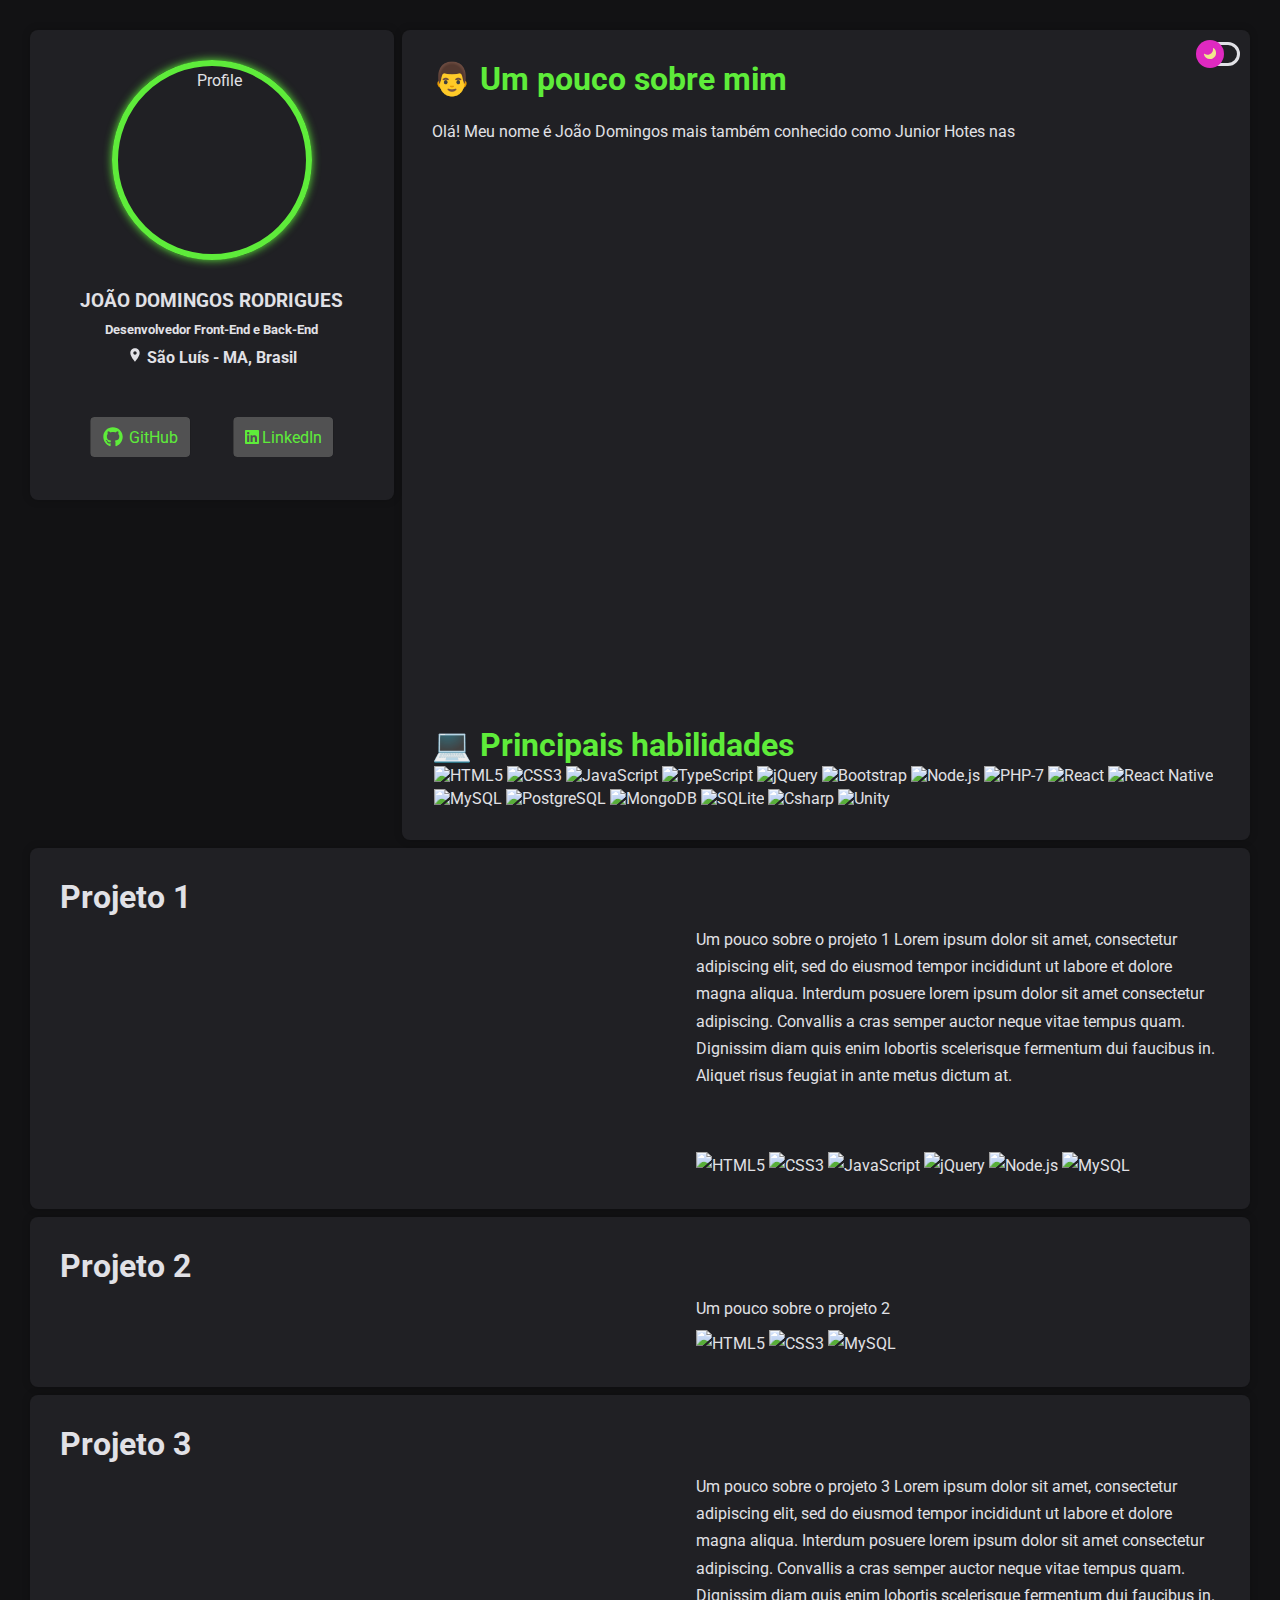
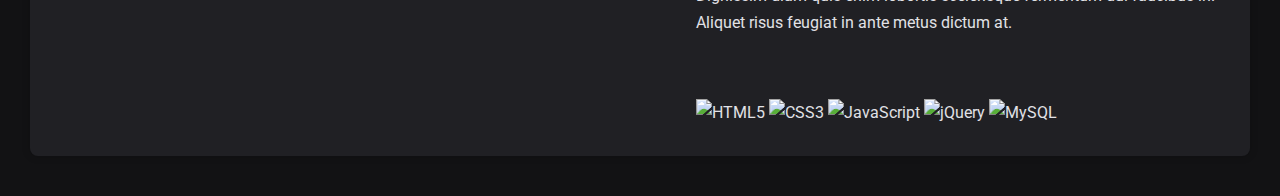
==== commit c3d6d7b9: "Added slick carousel." ====
--- a/index.html
+++ b/index.html
@@ -5,6 +5,8 @@
     <meta charset="UTF-8">
     <meta name="viewport" content="width=device-width, initial-scale=1.0">
     <link href="https://fonts.googleapis.com/css?family=Roboto:400,600,700" rel="stylesheet">
+    <link rel="stylesheet" type="text/css" href="public/js/slick/slick.css" />
+    <link rel="stylesheet" type="text/css" href="public/js/slick/slick-theme.css" />
     <link id="theme" rel="stylesheet" href="public/styles/darkmode.css">
     <link rel="stylesheet" href="public/styles/style.css">
     <link rel="stylesheet" href="public/styles/responsive.css">
@@ -62,7 +64,7 @@
                     <h1 class="titles">Um pouco sobre mim</h1>
                     <p id="txt-about"></p>
                     <div class="technologies">
-                        <h1 class="titles">Abilidades</h1>
+                        <h1 class="titles">Principais habilidades</h1>
                         <ul></ul>
                     </div>
 
@@ -84,6 +86,25 @@
     </main>
     <script src="public/js/write.js"></script>
     <script src="public/js/profileColorModes.js"></script>
+    <script src="https://code.jquery.com/jquery-2.2.0.min.js" type="text/javascript"></script>
+    <script type="text/javascript" src="https://cdn.jsdelivr.net/npm/slick-carousel@1.8.1/slick/slick.min.js"></script>
+    <script>
+        setTimeout(() => {
+            $(document).ready(function () {
+                $('.carousel').slick({
+                    autoplay: true,
+                    focusOnSelect: false,
+                    dots: true,
+                    infinite: true,
+                    speed: 200,
+                    fade: true,
+                    cssEase: 'linear',
+                    pauseOnHover: true,
+                    adaptiveHeight: true
+                });
+            })
+        }, 2000);
+    </script>
 </body>
 
 </html>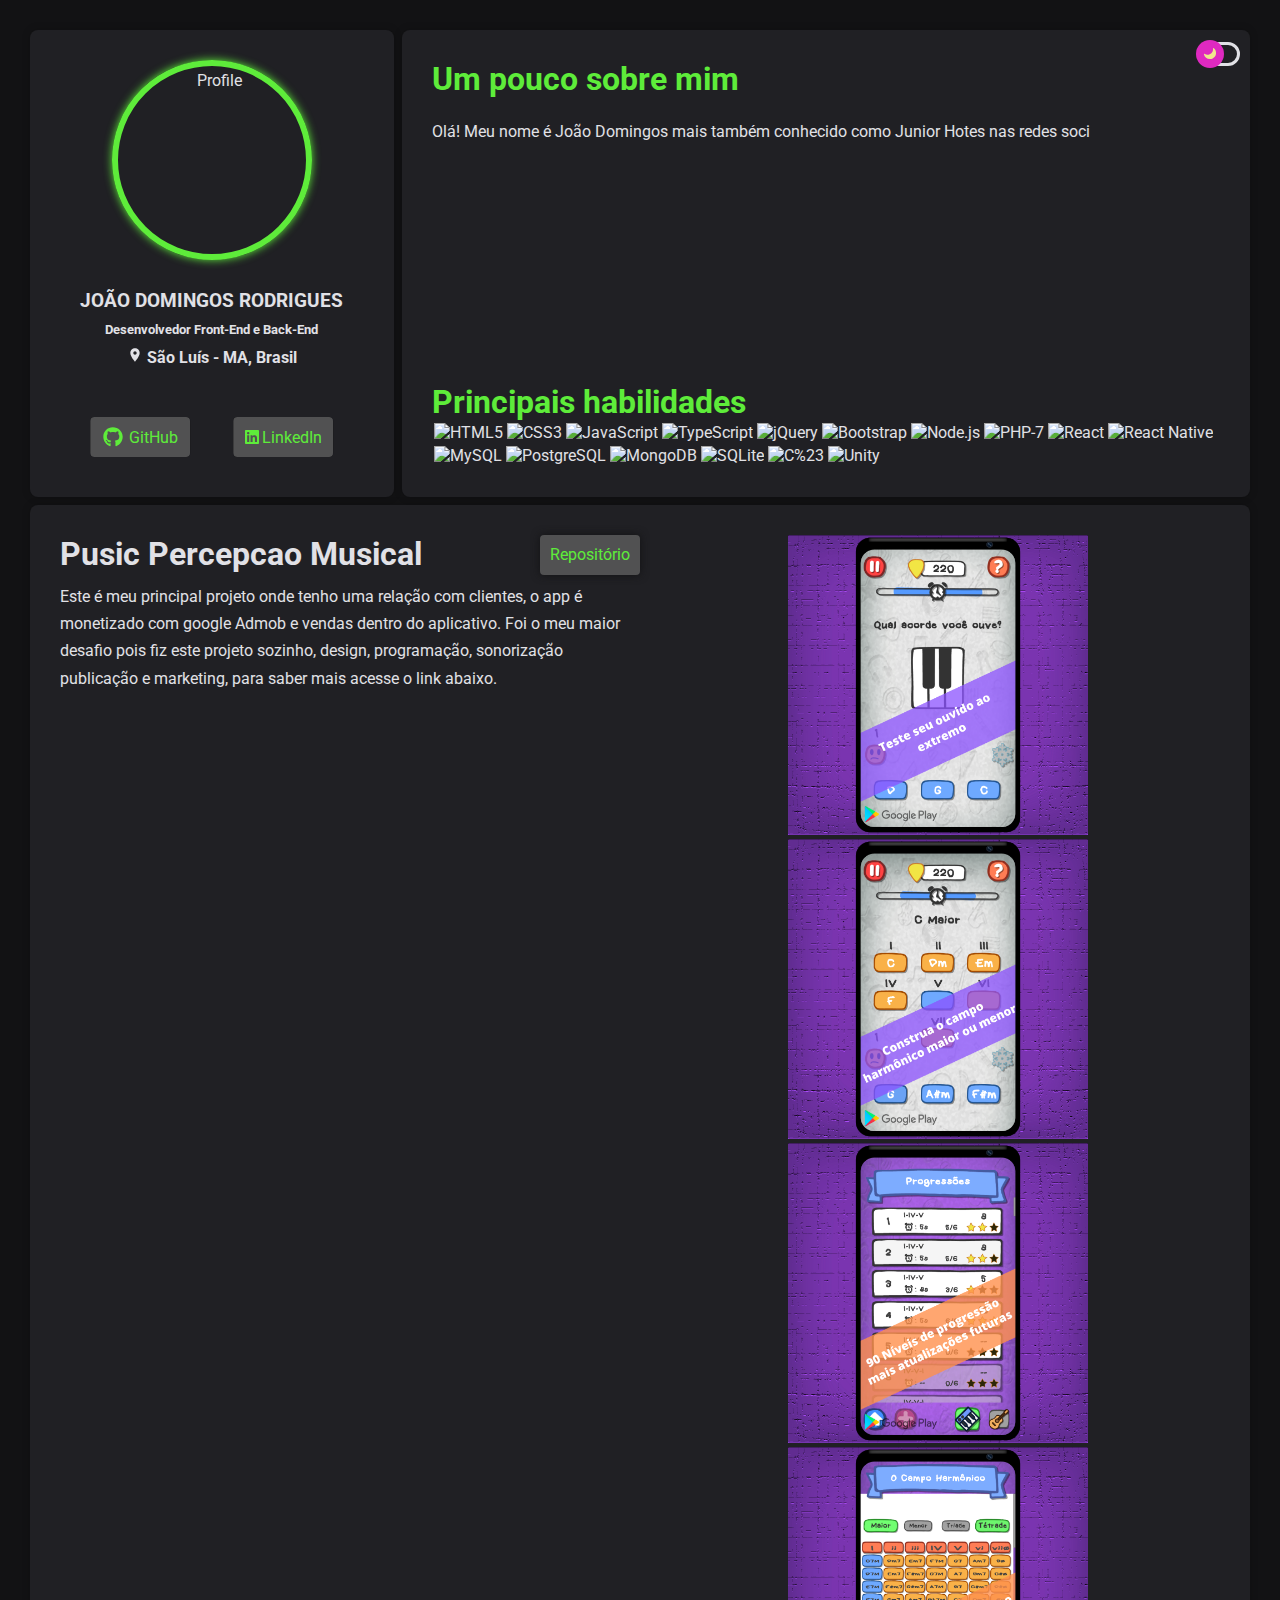
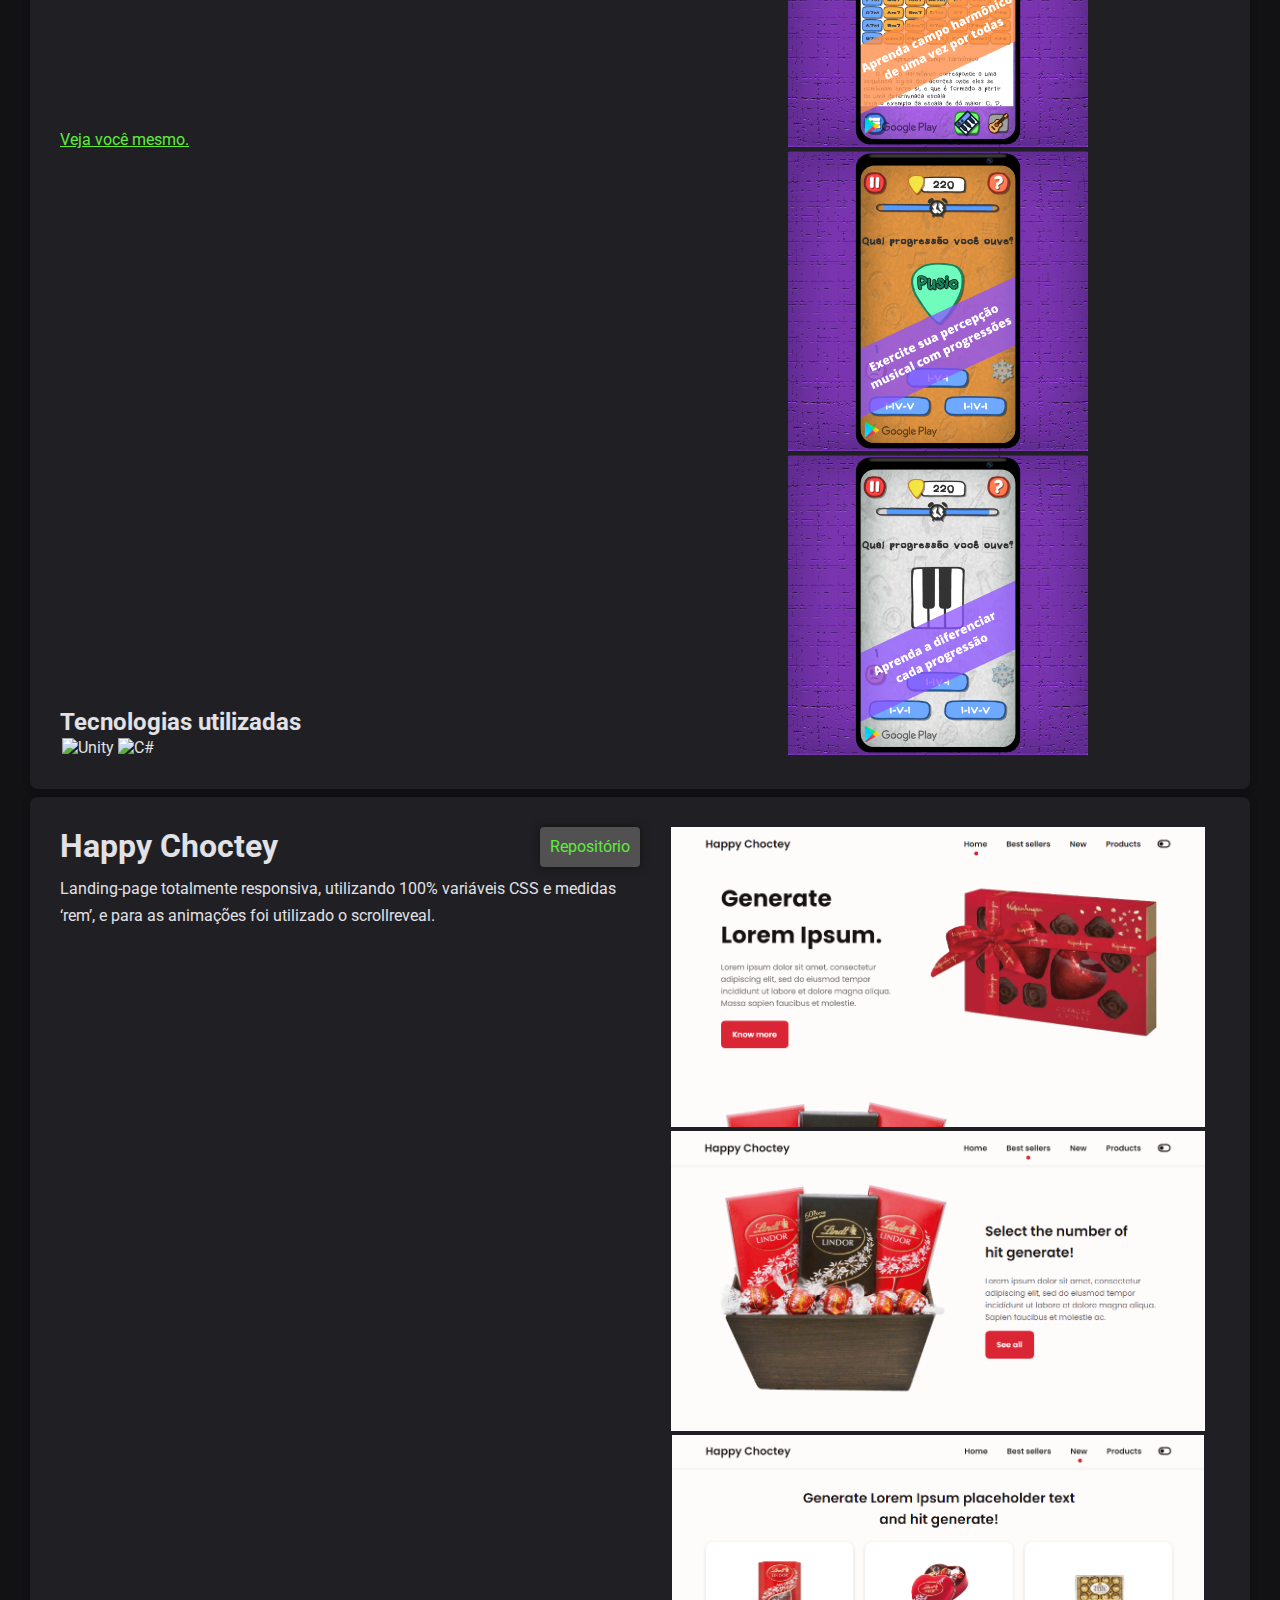
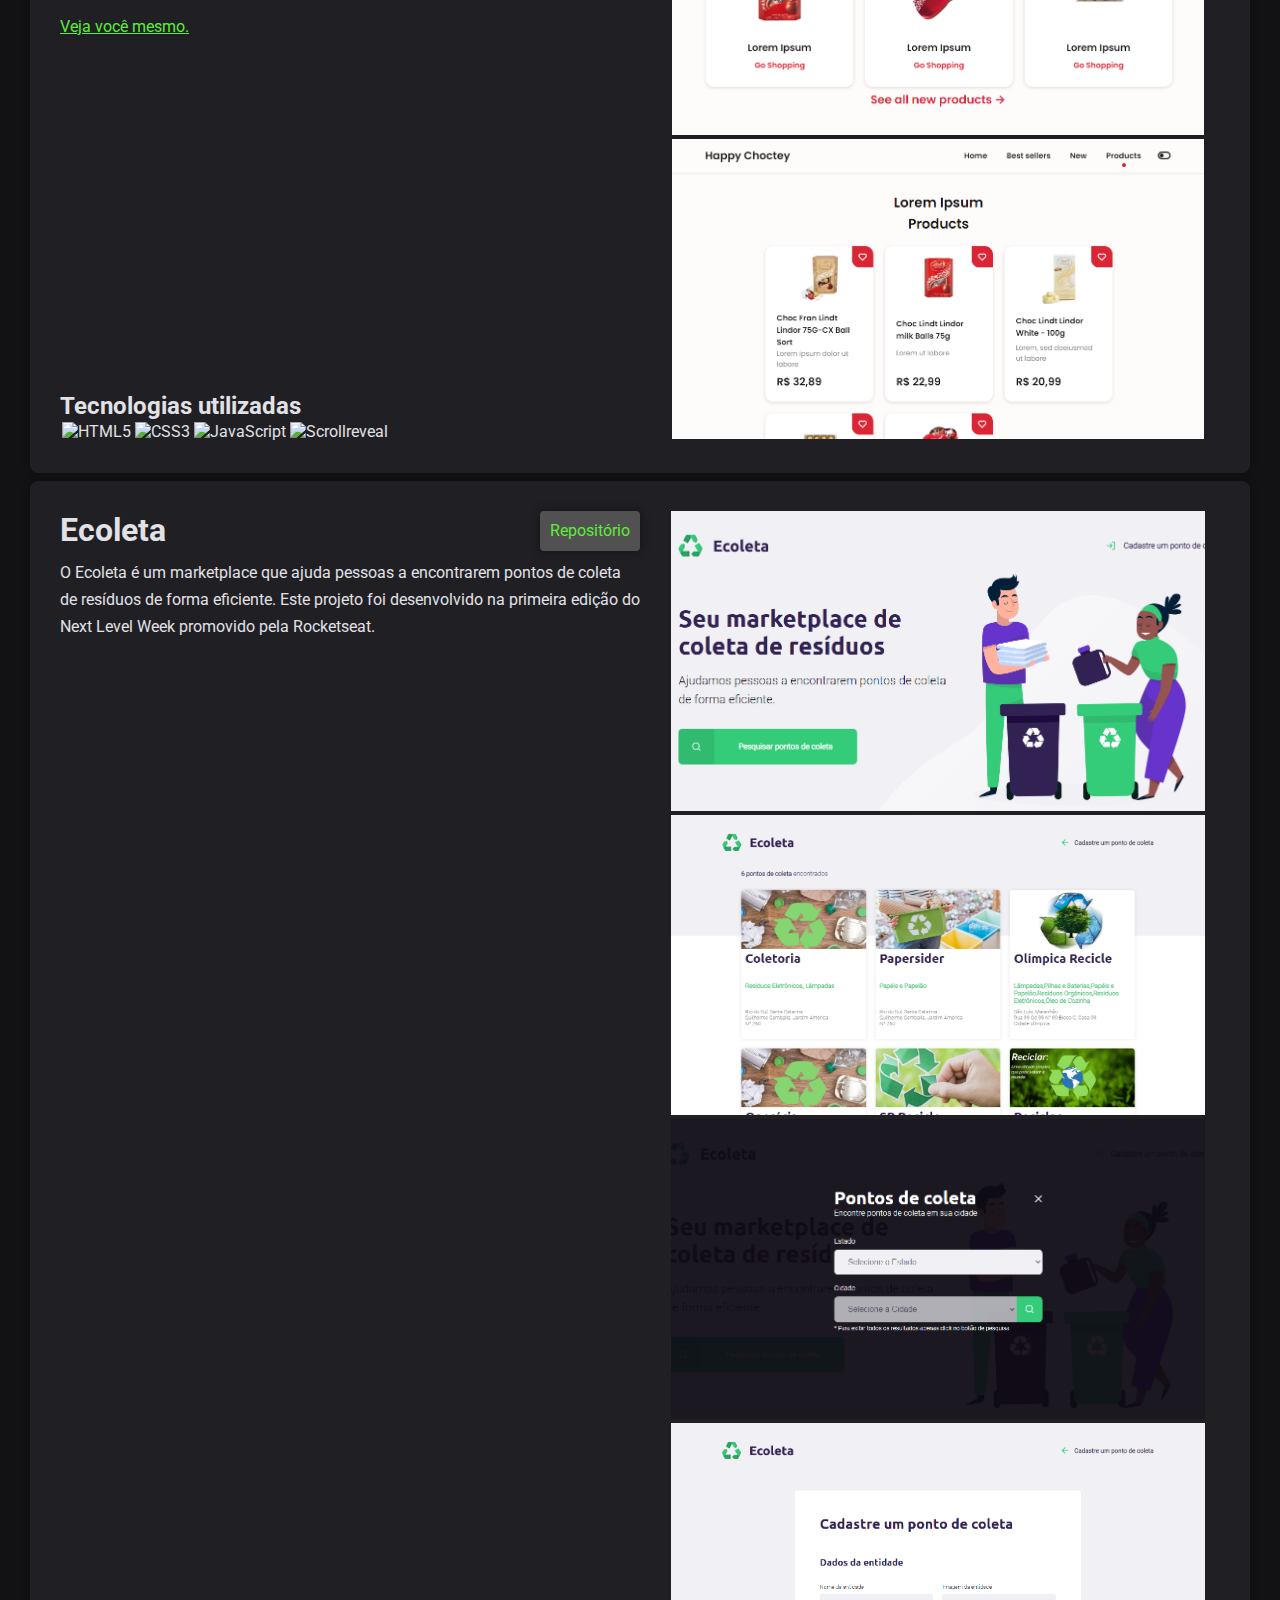
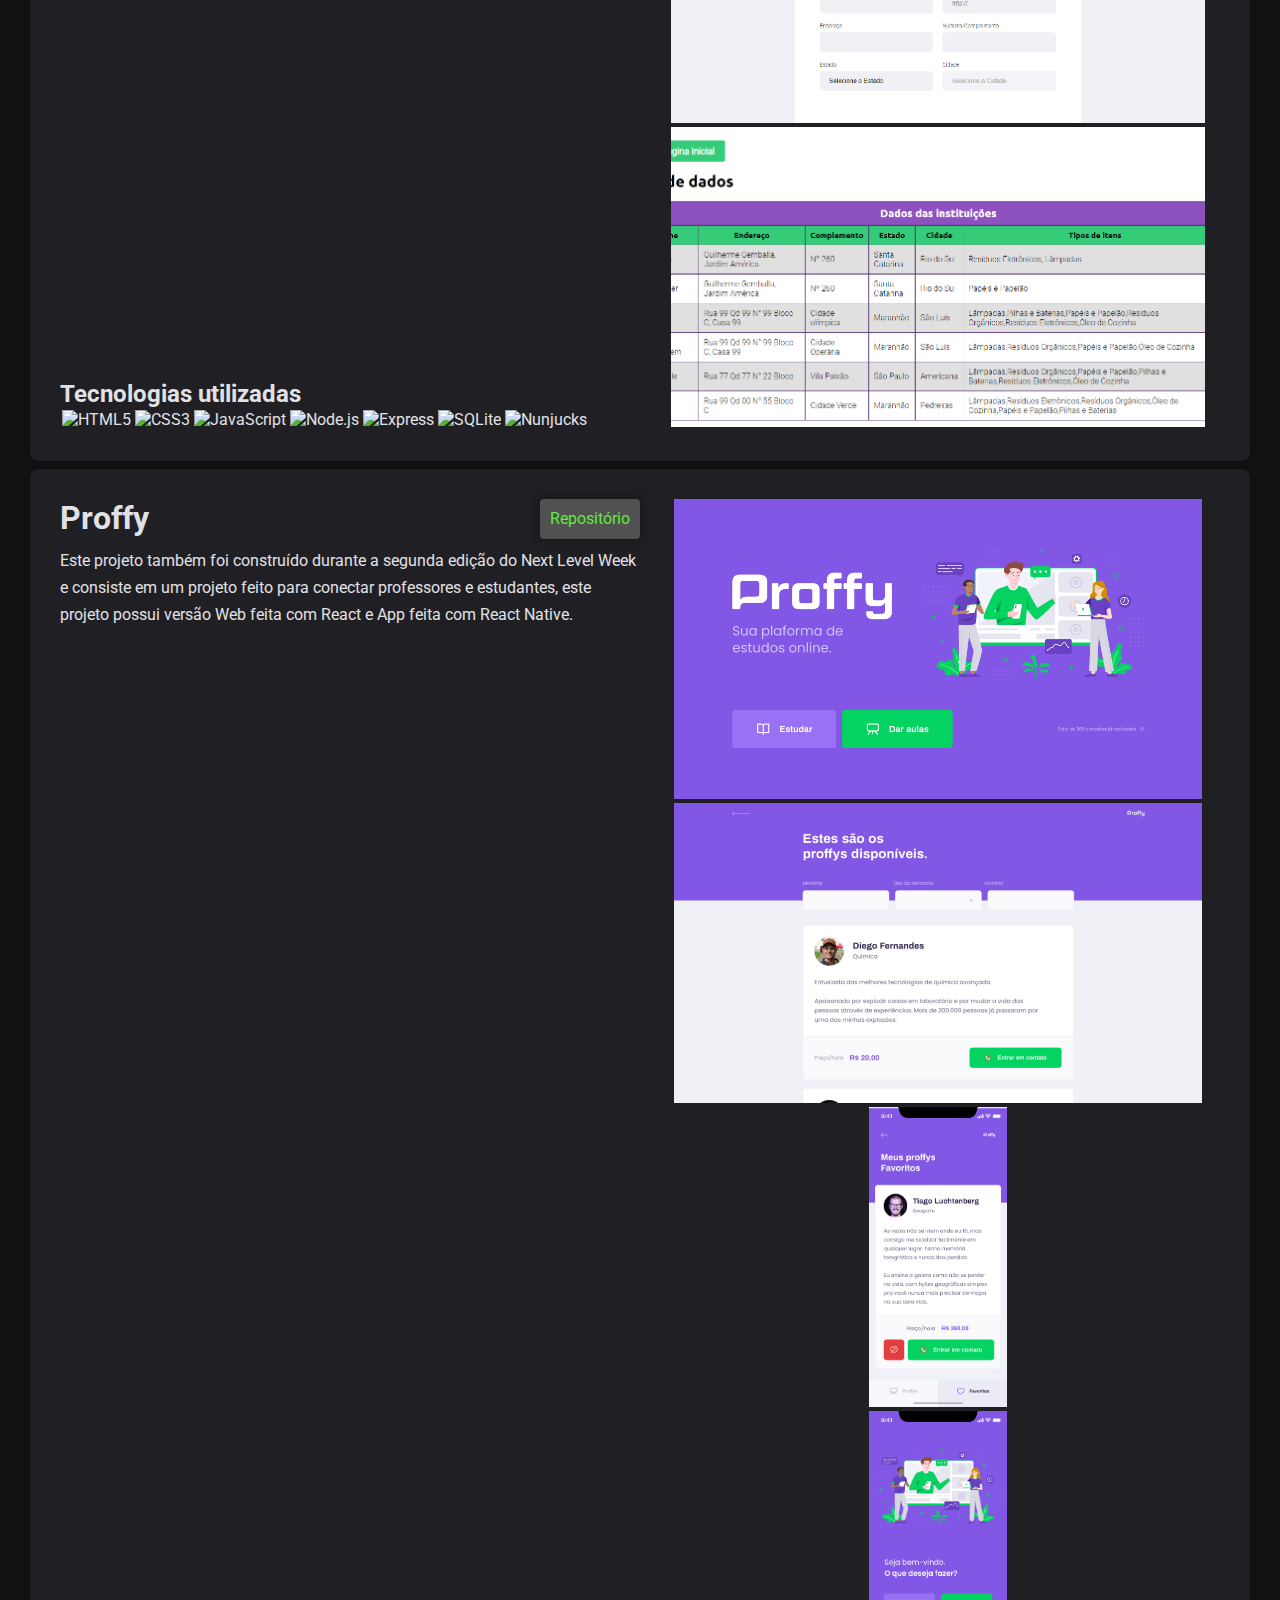
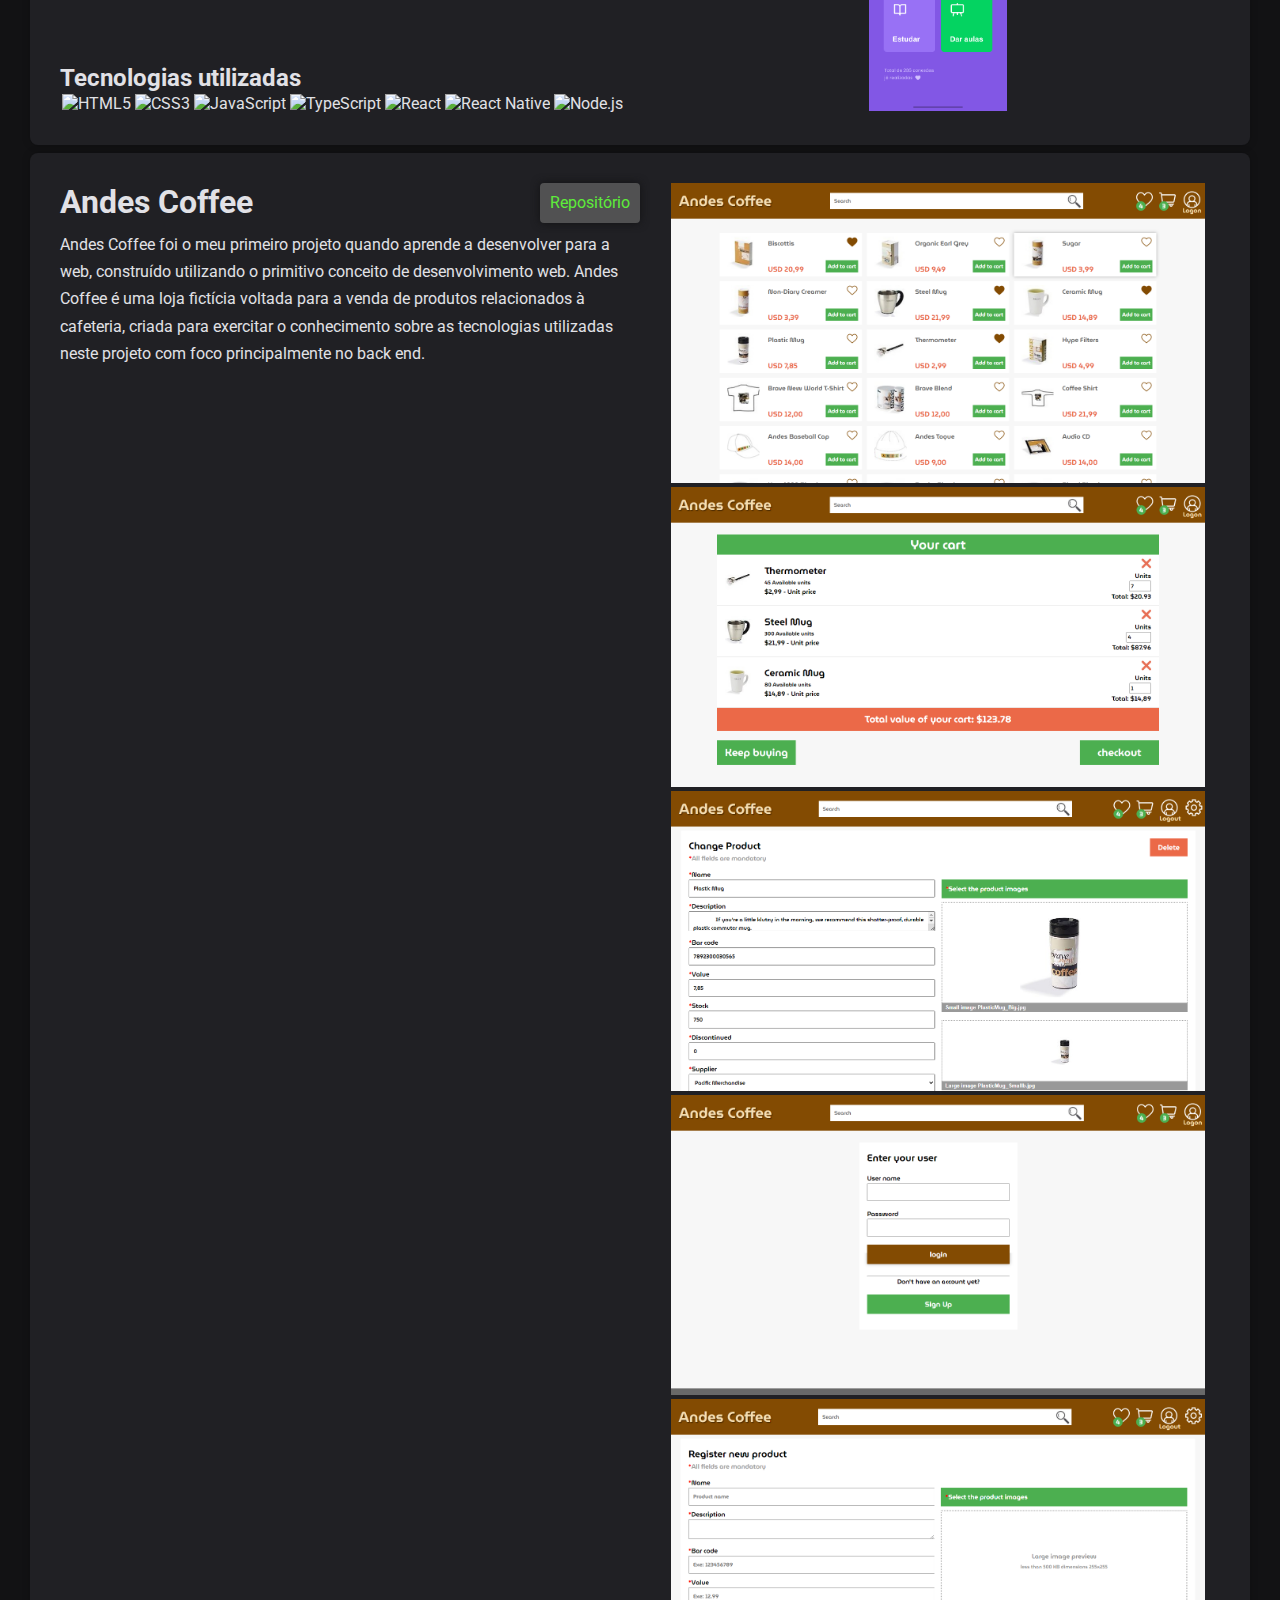
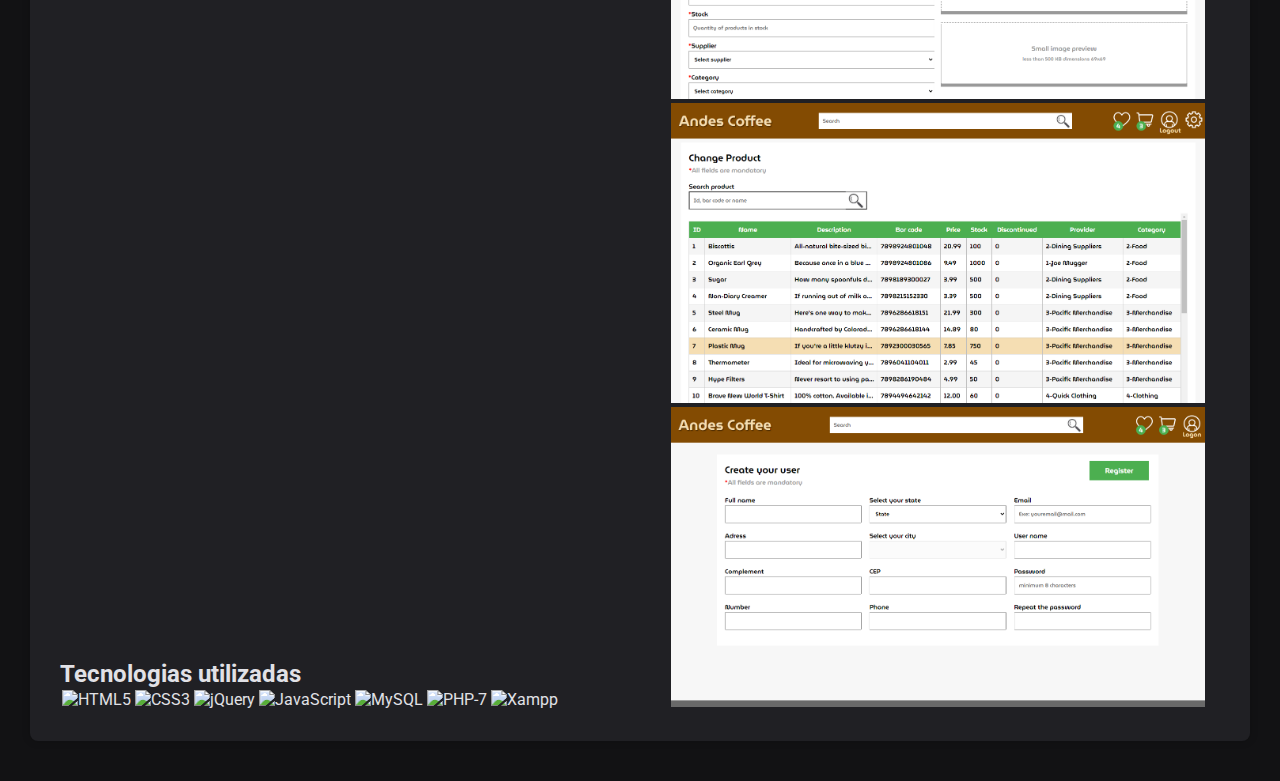
==== commit d555b157: "Update." ====
--- a/index.html
+++ b/index.html
@@ -92,7 +92,7 @@
         setTimeout(() => {
             $(document).ready(function () {
                 $('.carousel').slick({
-                    autoplay: true,
+                    autoplay: false,
                     focusOnSelect: false,
                     dots: true,
                     infinite: true,
@@ -100,7 +100,7 @@
                     fade: true,
                     cssEase: 'linear',
                     pauseOnHover: true,
-                    adaptiveHeight: true
+                    adaptiveHeight: false
                 });
             })
         }, 2000);
--- a/public/styles/darkmode.css
+++ b/public/styles/darkmode.css
@@ -6,4 +6,5 @@
     --color-green: #5eec3a;
     --color-profile-toggle-thumb: #df29c0 ;
     --color-profile-toggle-track: #e1e1e6 ;
+    --color-buttons-carousel: #ffffff;
 }
--- a/public/styles/style.css
+++ b/public/styles/style.css
@@ -152,14 +152,13 @@
 .about-me {
     width: 70%;
     min-width: 400px;
-    min-height: 90vh;
     padding: 30px;
     border-radius: 8px;
     background-color: var(--content-color);
     box-shadow: 0 0 8px rgba(0, 0, 0, 0.2);
     display: grid;
     gap: 8px;
-    grid-template-rows: 50px 2fr 1fr;
+    grid-template-rows: 50px 1fr 0.5fr;
     position: relative;
 }
 .titles {
@@ -231,13 +230,18 @@
     box-shadow: 0 0 8px rgba(0, 0, 0, 0.2);
     display: grid;
     gap: 8px;
-    grid-template-columns: 1.2fr 1fr;
+    grid-template-columns: 50% 50%;
 }
 .container-info {
     display: grid;
     gap: 8px;
     grid-template-rows: 40px 1fr 0.5fr;
 }
+.container-info div:first-child {
+    display: flex;
+    justify-content: space-between;
+    align-items: flex-start;
+}
 .project-title {
     display: block;
     margin-bottom: 16px;
@@ -252,4 +256,52 @@
     display: flex;
     flex-wrap: wrap;
 
+}
+.repo-git {
+    width: 100px;
+    height: 40px;
+    padding: 10px;
+    border-radius: 4px;
+    box-shadow: 0 0 8px var(--bg-color);
+    text-decoration: none;
+    color: var(--color-green);
+    background-color: var(--color-gray-black);
+    text-align: center;
+    transition: 500ms;
+}
+.repo-git:hover {
+    color: var(--color-gray-black);
+    background-color: var(--color-green);
+    box-shadow: 0 0 8px var(--color-green);
+}
+.link-pro {
+    color: var(--color-green);
+}
+
+/*========== SLICK RESETS ==========*/
+.slick-prev, .slick-next {
+    top: 106%;
+    z-index: 10;
+}
+.slick-prev {
+    left: 0;
+}
+.slick-next {
+    right: 0;
+}
+.slick-prev:before, .slick-next:before {
+    opacity: .75;
+    color: var(--color-buttons-carousel);
+}
+.slick-dots {
+    bottom: -30px;
+}
+.slick-dots li button:before {
+    font-size: 12px;
+    opacity: .25;
+    color: var(--color-buttons-carousel);
+}
+.slick-dots li.slick-active button:before {
+    opacity: 1;
+    color: var(--color-buttons-carousel);
 }--- a/public/styles/responsive.css
+++ b/public/styles/responsive.css
@@ -43,14 +43,10 @@
         min-height: unset;
     }
     .container-project {
+        display: block;
+        gap: 0px;    
         grid-template-columns: unset;
     }
-    .container-info {
-        display: grid;
-        gap: 8px;
-        grid-template-rows: 0px 1fr 0.5fr;
-    }
-
     .container, 
     .profile,
     .profile, 
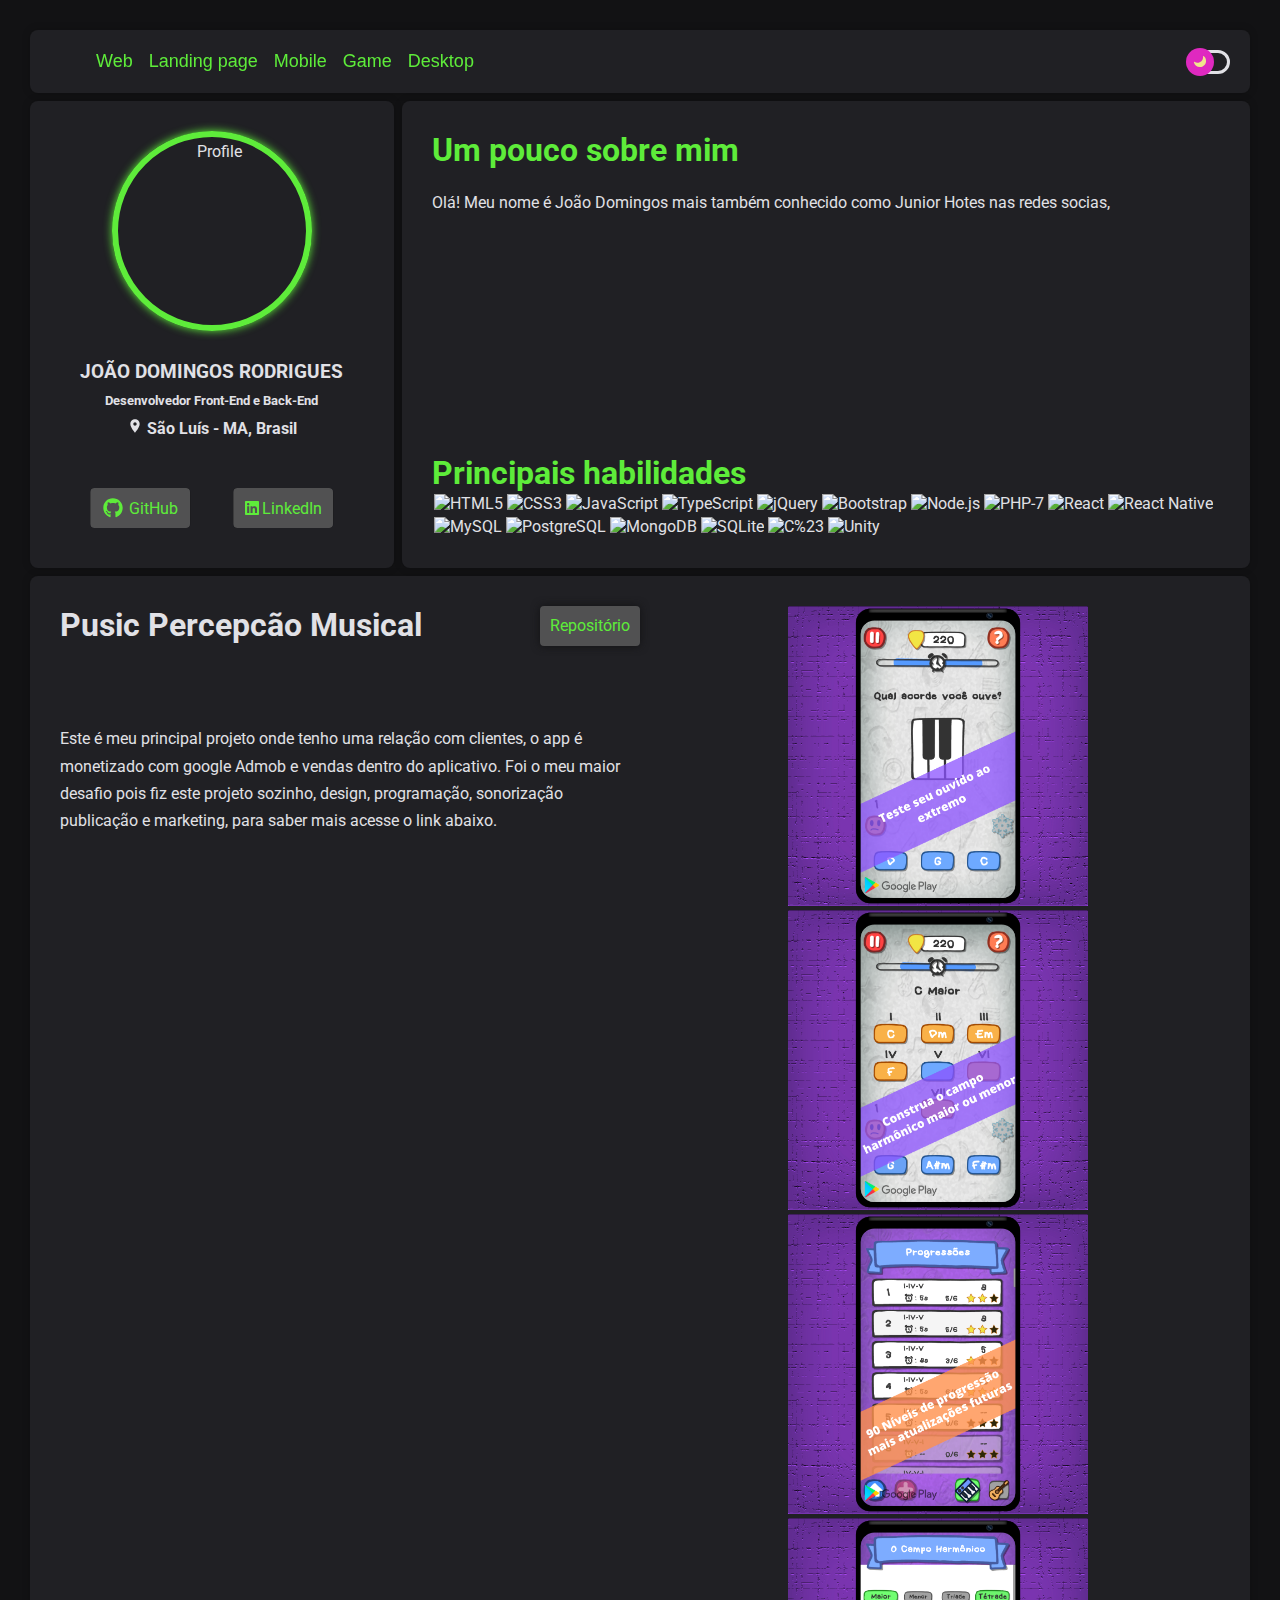
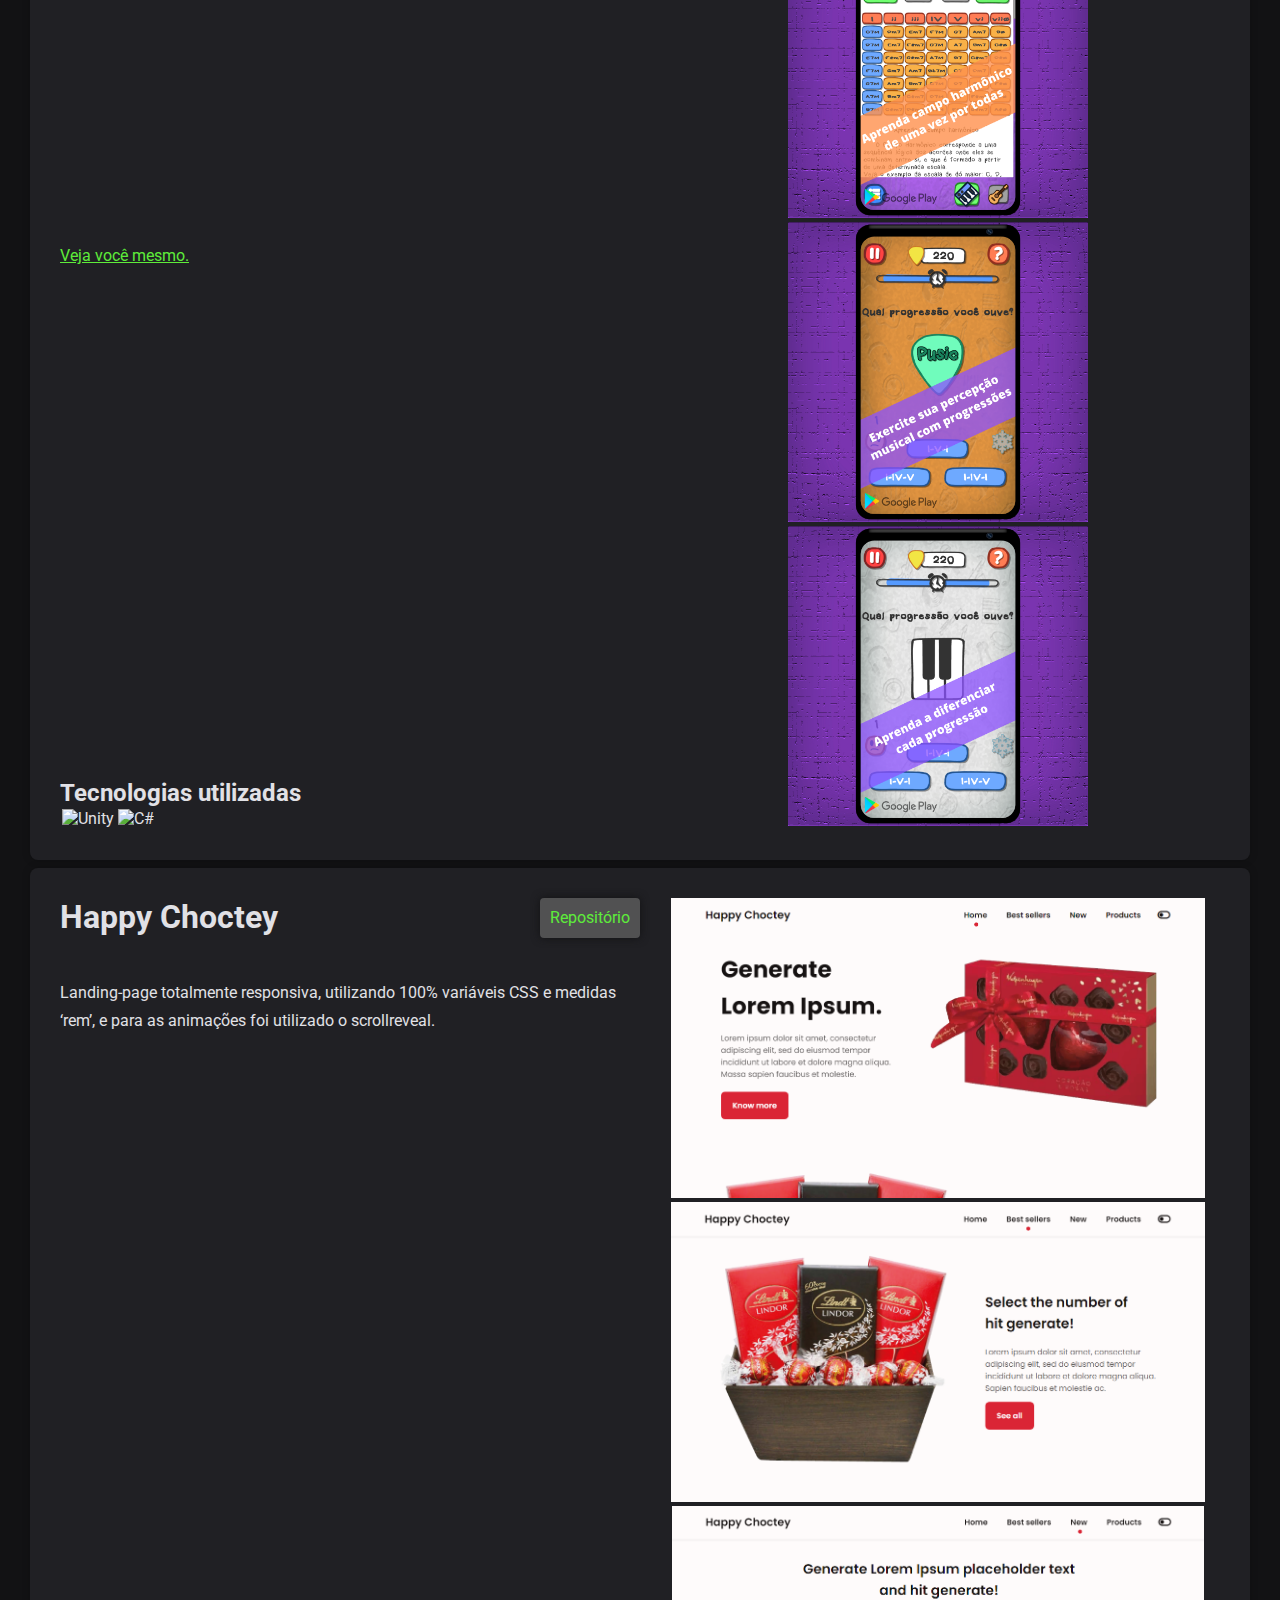
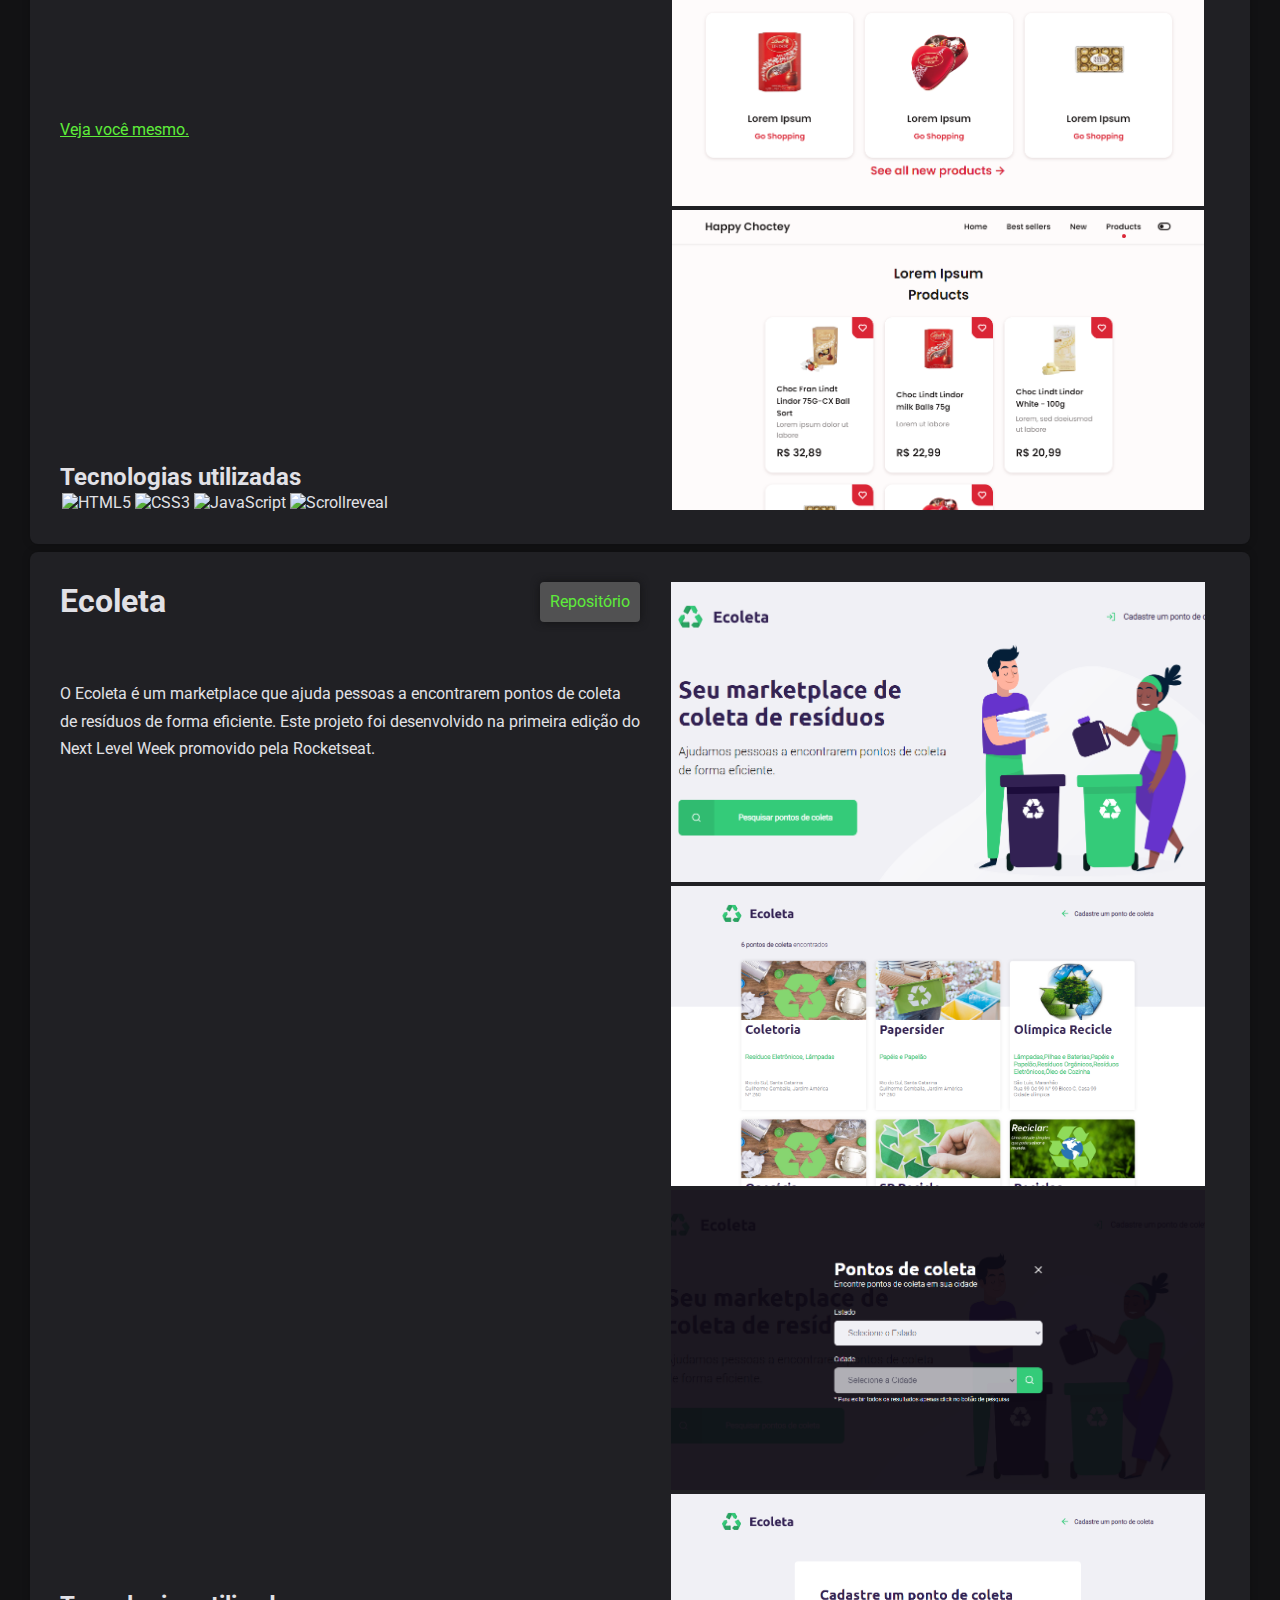
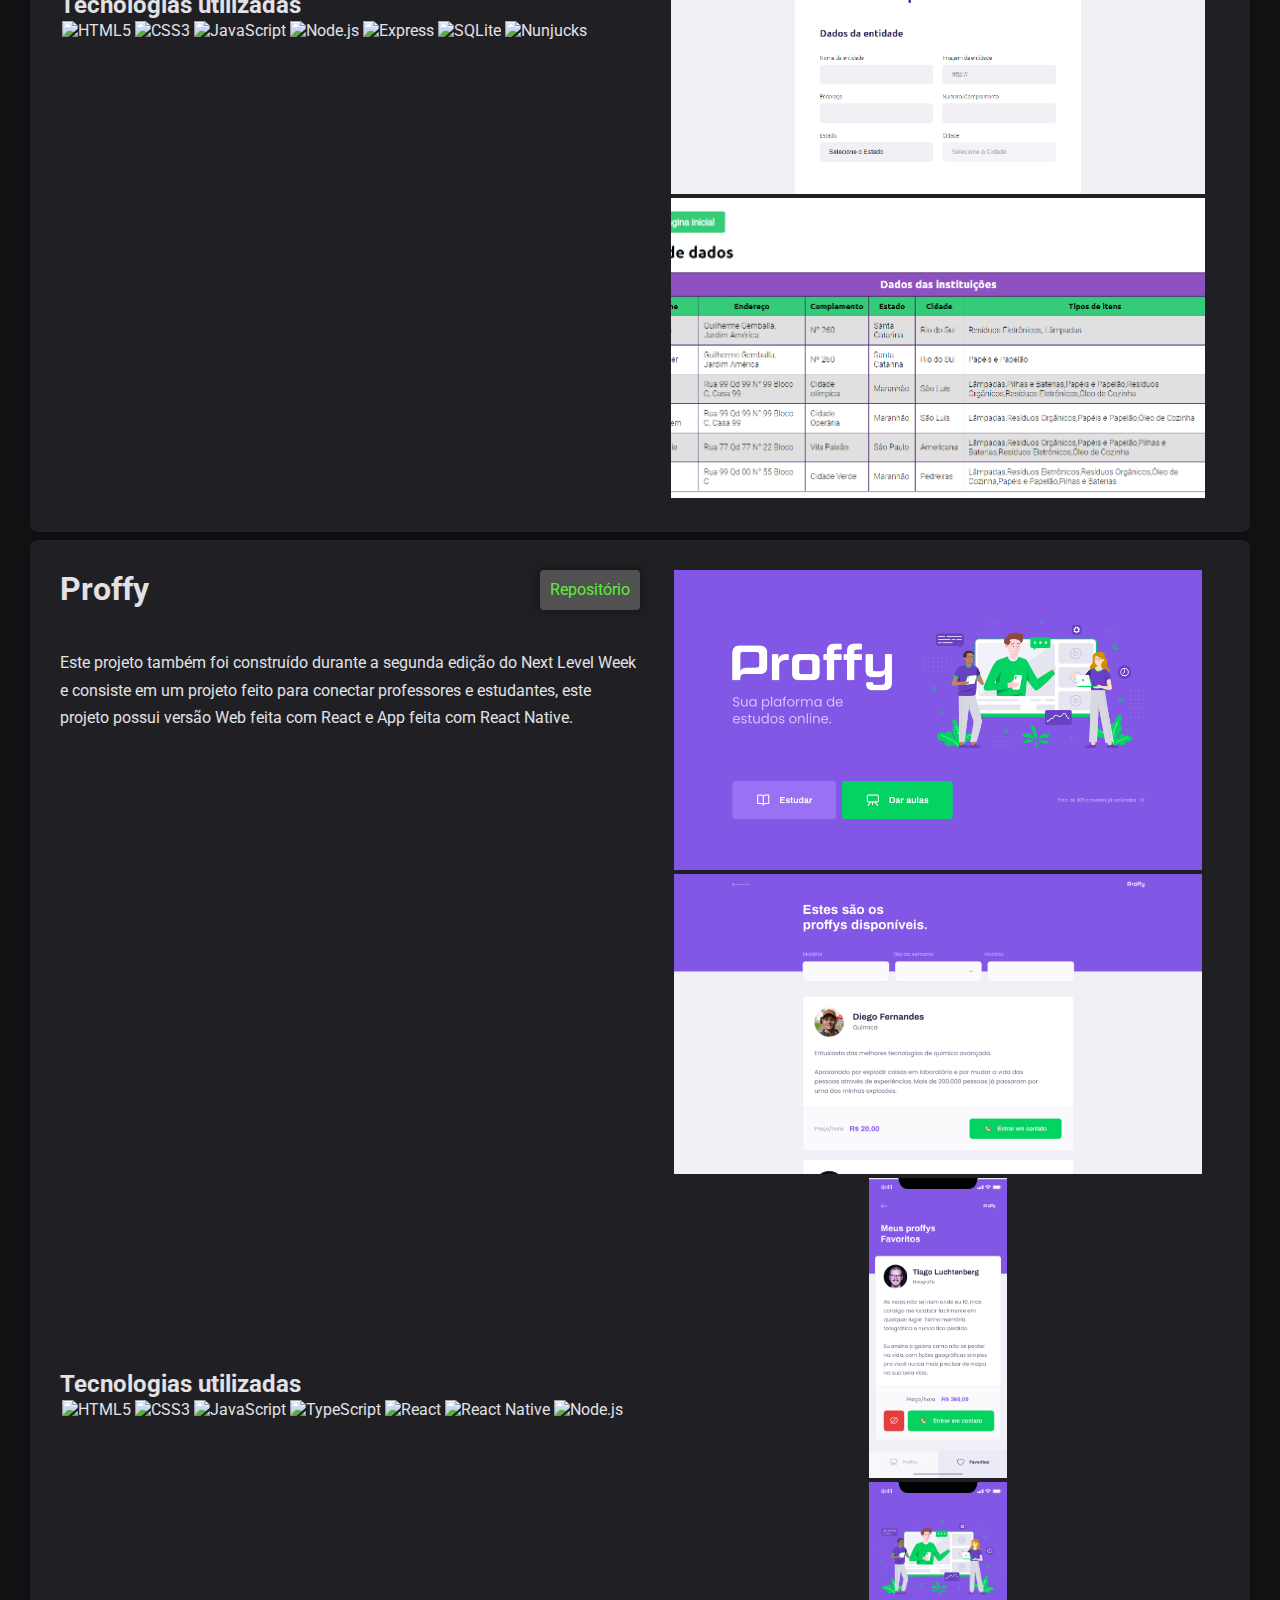
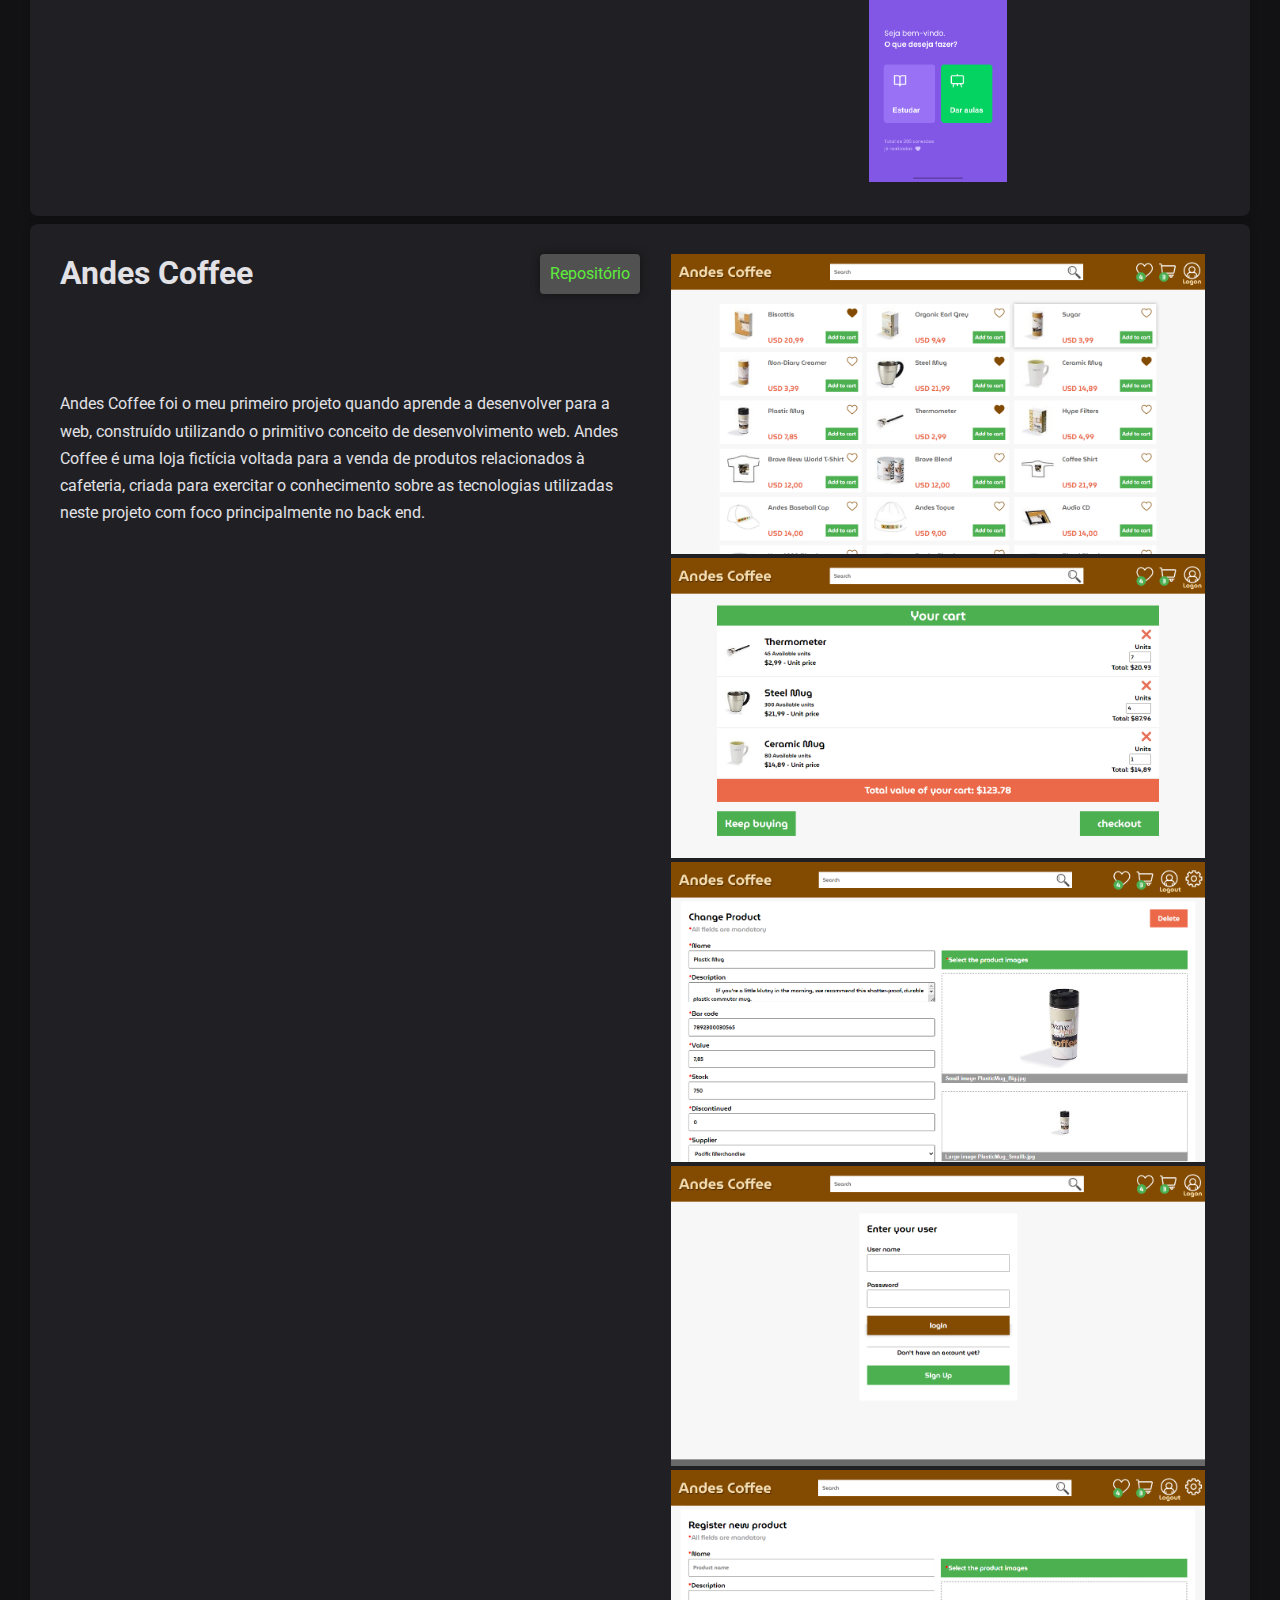
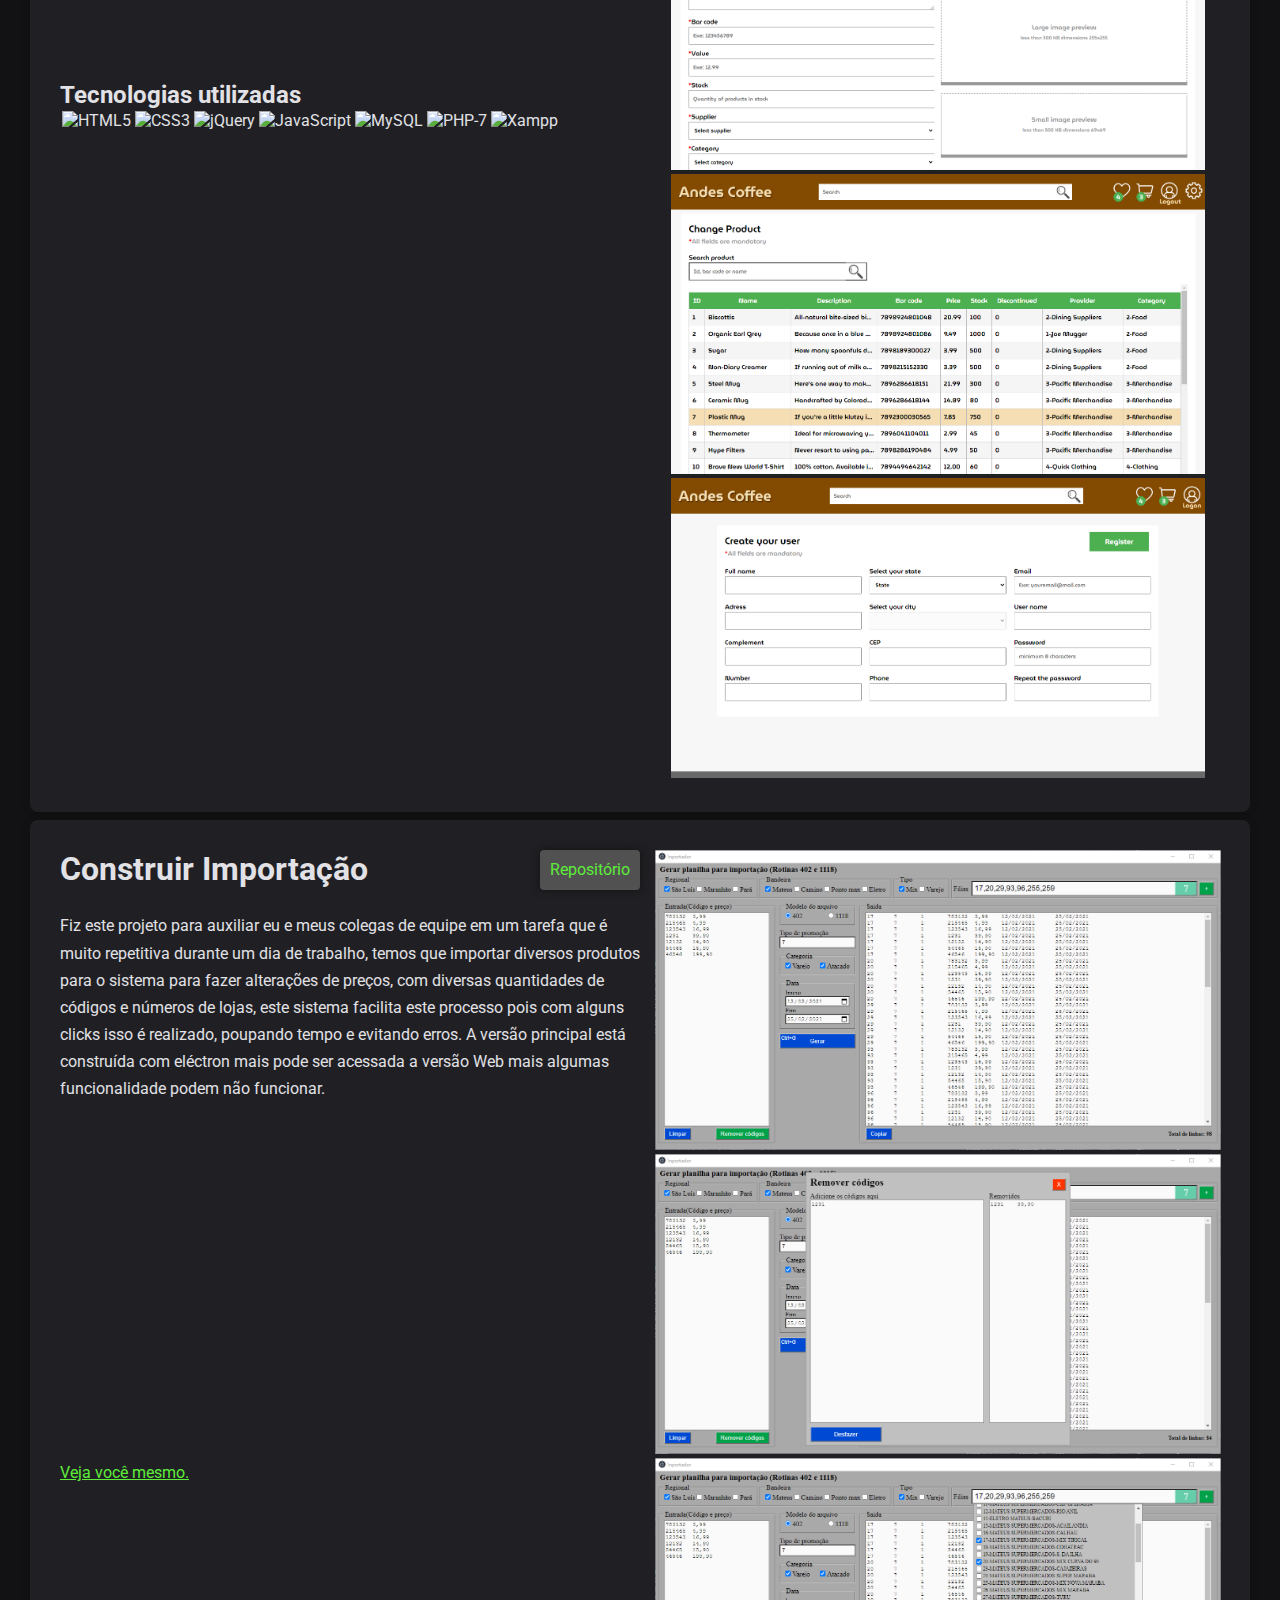
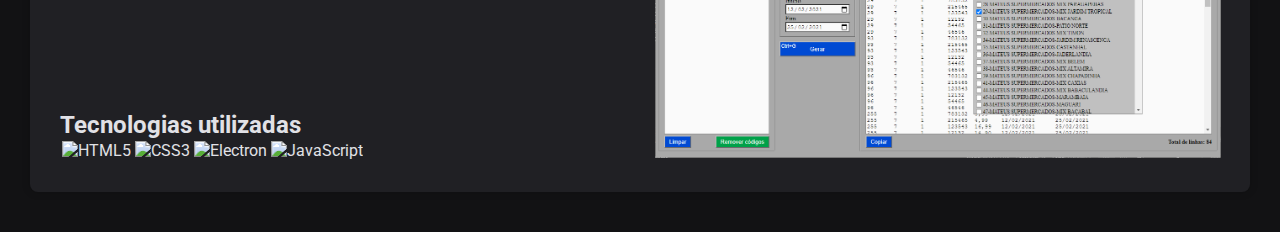
==== commit ee543e9b: "Inserted header and button scrolltop." ====
--- a/index.html
+++ b/index.html
@@ -5,18 +5,41 @@
     <meta charset="UTF-8">
     <meta name="viewport" content="width=device-width, initial-scale=1.0">
     <link href="https://fonts.googleapis.com/css?family=Roboto:400,600,700" rel="stylesheet">
+    <link href='https://unpkg.com/boxicons@2.0.7/css/boxicons.min.css' rel='stylesheet'>
     <link rel="stylesheet" type="text/css" href="public/js/slick/slick.css" />
     <link rel="stylesheet" type="text/css" href="public/js/slick/slick-theme.css" />
     <link id="theme" rel="stylesheet" href="public/styles/darkmode.css">
     <link rel="stylesheet" href="public/styles/style.css">
     <link rel="stylesheet" href="public/styles/responsive.css">
 
-    <title>Meu Portfólio</title>
+    <title>Portfólio - João Domingos</title>
 </head>
 
 <body>
     <main>
         <div class="container">
+            <header>
+                <ul>
+                    <button>Web</button>
+                    <button>Landing page</button>
+                    <button>Mobile</button>
+                    <button>Game</button>
+                    <button>Desktop</button>
+                </ul>
+                <!-- button change themy -->
+                <span class="profile-color-modes-toggle">
+                    <div class="profile-color-modes-toggle-track"></div>
+                    <div class="profile-color-modes-toggle-thumb">
+                        <svg style="fill: #f0e68c; margin: 7px 0 0 7px;" aria-hidden="true" width="14" height="13"
+                            viewBox="0 0 14 13" xmlns="http://www.w3.org/2000/svg">
+                            <path fill-rule="evenodd" clip-rule="evenodd"
+                                d="M4.52208 7.71754C7.5782 7.71754 10.0557 5.24006 10.0557 2.18394C10.0557 1.93498 10.0392 1.68986 10.0074 1.44961C9.95801 1.07727 10.3495 0.771159 10.6474 0.99992C12.1153 2.12716 13.0615 3.89999 13.0615 5.89383C13.0615 9.29958 10.3006 12.0605 6.89485 12.0605C3.95334 12.0605 1.49286 10.001 0.876728 7.24527C0.794841 6.87902 1.23668 6.65289 1.55321 6.85451C2.41106 7.40095 3.4296 7.71754 4.52208 7.71754Z">
+                            </path>
+                        </svg>
+                    </div>
+                </span>
+            </header>
+
             <div class="header-container">
                 <div class="profile">
                     <div class="content-img">
@@ -67,43 +90,26 @@
                         <h1 class="titles">Principais habilidades</h1>
                         <ul></ul>
                     </div>
-
-                    <!-- button change themy -->
-                    <span class="profile-color-modes-toggle">
-                        <div class="profile-color-modes-toggle-track"></div>
-                        <div class="profile-color-modes-toggle-thumb">
-                            <svg style="fill: #f0e68c; margin: 7px 0 0 7px;" aria-hidden="true" width="14" height="13"
-                                viewBox="0 0 14 13" xmlns="http://www.w3.org/2000/svg">
-                                <path fill-rule="evenodd" clip-rule="evenodd"
-                                    d="M4.52208 7.71754C7.5782 7.71754 10.0557 5.24006 10.0557 2.18394C10.0557 1.93498 10.0392 1.68986 10.0074 1.44961C9.95801 1.07727 10.3495 0.771159 10.6474 0.99992C12.1153 2.12716 13.0615 3.89999 13.0615 5.89383C13.0615 9.29958 10.3006 12.0605 6.89485 12.0605C3.95334 12.0605 1.49286 10.001 0.876728 7.24527C0.794841 6.87902 1.23668 6.65289 1.55321 6.85451C2.41106 7.40095 3.4296 7.71754 4.52208 7.71754Z">
-                                </path>
-                            </svg>
-                        </div>
-                    </span>
                 </div>
             </div>
+
+            <a href="#" class="scrolltop" id="scroll-top">
+                <i class='bx bx-up-arrow-alt scrolltop__icon'></i>
+            </a>
         </div>
     </main>
+    <script src="public/js/slick/jquery.js" type="text/javascript" DEFER="DEFER"></script>
+    <script src="public/js/slick/slick.js" type="text/javascript" DEFER="DEFER"></script>
     <script src="public/js/write.js"></script>
     <script src="public/js/profileColorModes.js"></script>
-    <script src="https://code.jquery.com/jquery-2.2.0.min.js" type="text/javascript"></script>
-    <script type="text/javascript" src="https://cdn.jsdelivr.net/npm/slick-carousel@1.8.1/slick/slick.min.js"></script>
     <script>
-        setTimeout(() => {
-            $(document).ready(function () {
-                $('.carousel').slick({
-                    autoplay: false,
-                    focusOnSelect: false,
-                    dots: true,
-                    infinite: true,
-                    speed: 200,
-                    fade: true,
-                    cssEase: 'linear',
-                    pauseOnHover: true,
-                    adaptiveHeight: false
-                });
-            })
-        }, 2000);
+        function scrollTop() {
+            const scrollTop = document.getElementById('scroll-top')
+
+            if (this.scrollY >= 560) scrollTop.classList.add('show-scroll')
+            else scrollTop.classList.remove('show-scroll')
+        }
+        window.addEventListener('scroll', scrollTop)
     </script>
 </body>
 
--- a/public/styles/style.css
+++ b/public/styles/style.css
@@ -2,6 +2,10 @@
 * {
     margin: 0;
     box-sizing: border-box;
+}
+
+html{
+    scroll-behavior: smooth;
 }
 
 body {
@@ -16,6 +20,34 @@
     max-width: 1330px;
     margin: 0 auto 10px auto;
     padding: 30px;
+    position: relative;
+}
+
+.scrolltop {
+    width: 50px;
+    height: 50px;
+    text-decoration: none;
+    color: var(--bg-color);
+    font-size: 2rem;
+    position: fixed;
+    right: 1rem;
+    bottom: -20%;
+    display: flex;
+    justify-content: center;
+    align-items: center;
+    padding: .3rem;
+    background-color: var(--color-green);
+    box-shadow: 0 0 8px rgba(0, 0, 0, 0.2);
+    filter: opacity(.7);
+    border-radius: 50%;
+    z-index: 55;
+    transition: .4s;
+    visibility: hidden;
+}
+
+.show-scroll{
+    visibility: visible;
+    bottom: 1.5rem;
 }
 
 .header-container {
@@ -184,6 +216,28 @@
     margin: 2px;
 }
 
+header {
+    position: sticky;
+    top: 0;
+    z-index: 55;
+    margin-bottom: 8px;
+    border-radius: 8px;
+    padding: 20px;
+    background-color: var(--content-color);
+    box-shadow: 0 0 8px rgba(0, 0, 0, 0.2);
+}
+header ul button {
+    background-color: transparent;
+    border: none;
+    outline: none;
+    font-size: 18px;
+    color: var(--color-green);
+    cursor: pointer;
+}
+header ul button:hover {
+    color: var(--color-profile-toggle-track);
+}
+
 .container, 
 .profile,
 .profile, .about-me,
@@ -194,8 +248,8 @@
 /* Themy */
 .profile-color-modes-toggle {
     position: absolute;
-    top: 12px;
-    right: 10px;
+    top: 20px;
+    right: 20px;
 }
 .profile-color-modes-toggle-track {
     width: 42px;
@@ -235,7 +289,7 @@
 .container-info {
     display: grid;
     gap: 8px;
-    grid-template-rows: 40px 1fr 0.5fr;
+    grid-template-rows: 0.1fr 1fr 0fr 0.5fr;
 }
 .container-info div:first-child {
     display: flex;
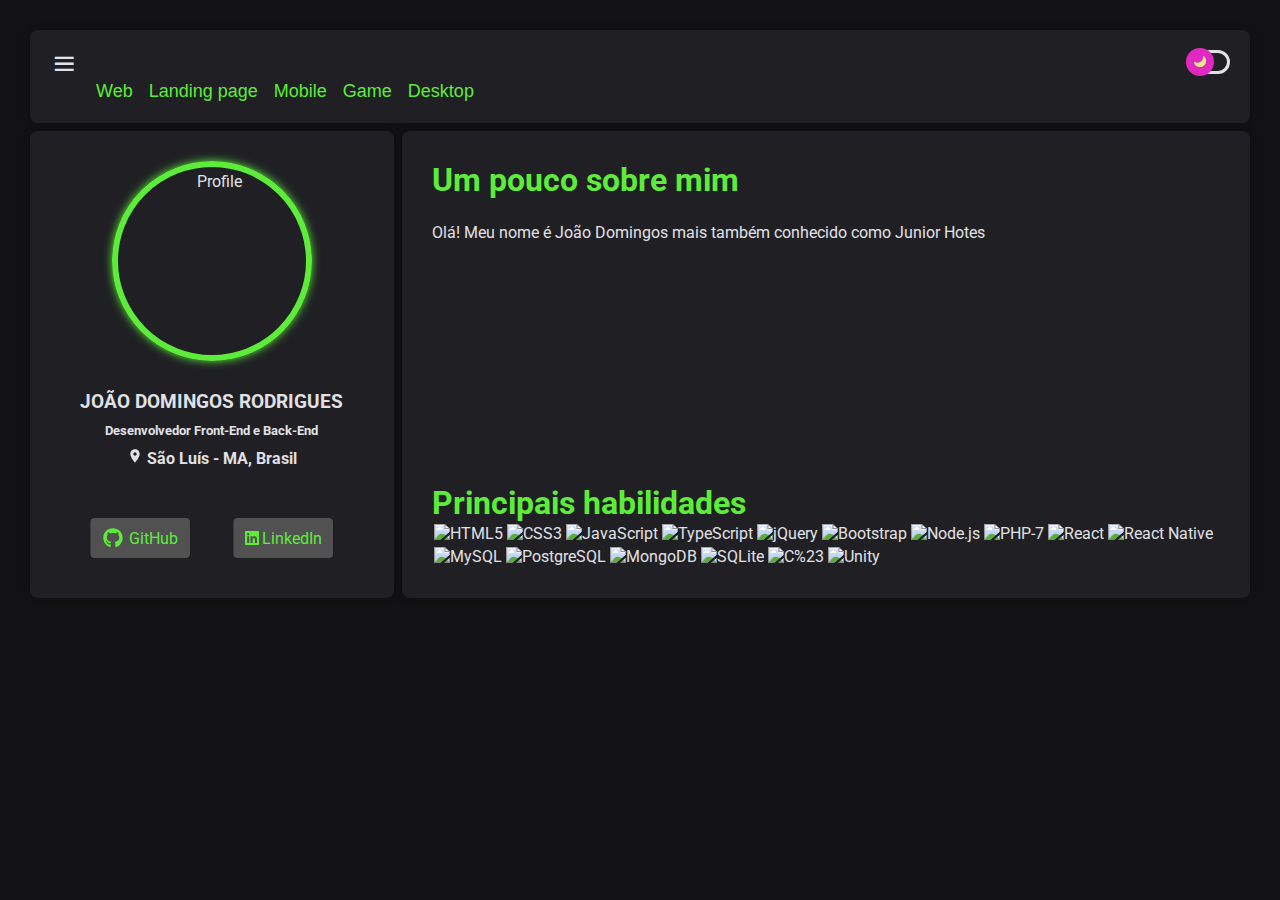
==== commit 62015930: "New bottom nav-toggle." ====
--- a/index.html
+++ b/index.html
@@ -18,14 +18,19 @@
 <body>
     <main>
         <div class="container">
-            <header>
-                <ul>
+            <header id="header">
+                <div id="nav-toggle">
+                    <i style="font-size: 28px;" class='bx bx-menu'></i>
+                </div>
+
+                <ul id="nav-menu">
                     <button>Web</button>
                     <button>Landing page</button>
                     <button>Mobile</button>
                     <button>Game</button>
                     <button>Desktop</button>
                 </ul>
+
                 <!-- button change themy -->
                 <span class="profile-color-modes-toggle">
                     <div class="profile-color-modes-toggle-track"></div>
@@ -102,15 +107,7 @@
     <script src="public/js/slick/slick.js" type="text/javascript" DEFER="DEFER"></script>
     <script src="public/js/write.js"></script>
     <script src="public/js/profileColorModes.js"></script>
-    <script>
-        function scrollTop() {
-            const scrollTop = document.getElementById('scroll-top')
-
-            if (this.scrollY >= 560) scrollTop.classList.add('show-scroll')
-            else scrollTop.classList.remove('show-scroll')
-        }
-        window.addEventListener('scroll', scrollTop)
-    </script>
+    <script src="public/js/main.js"></script>
 </body>
 
 </html>--- a/public/styles/darkmode.css
+++ b/public/styles/darkmode.css
@@ -7,4 +7,7 @@
     --color-profile-toggle-thumb: #df29c0 ;
     --color-profile-toggle-track: #e1e1e6 ;
     --color-buttons-carousel: #ffffff;
+    --color-header-bg: #5eec3a;
+    --color-header-text: #202024;
+    --color-header-hover-text: #e1e1e6;
 }
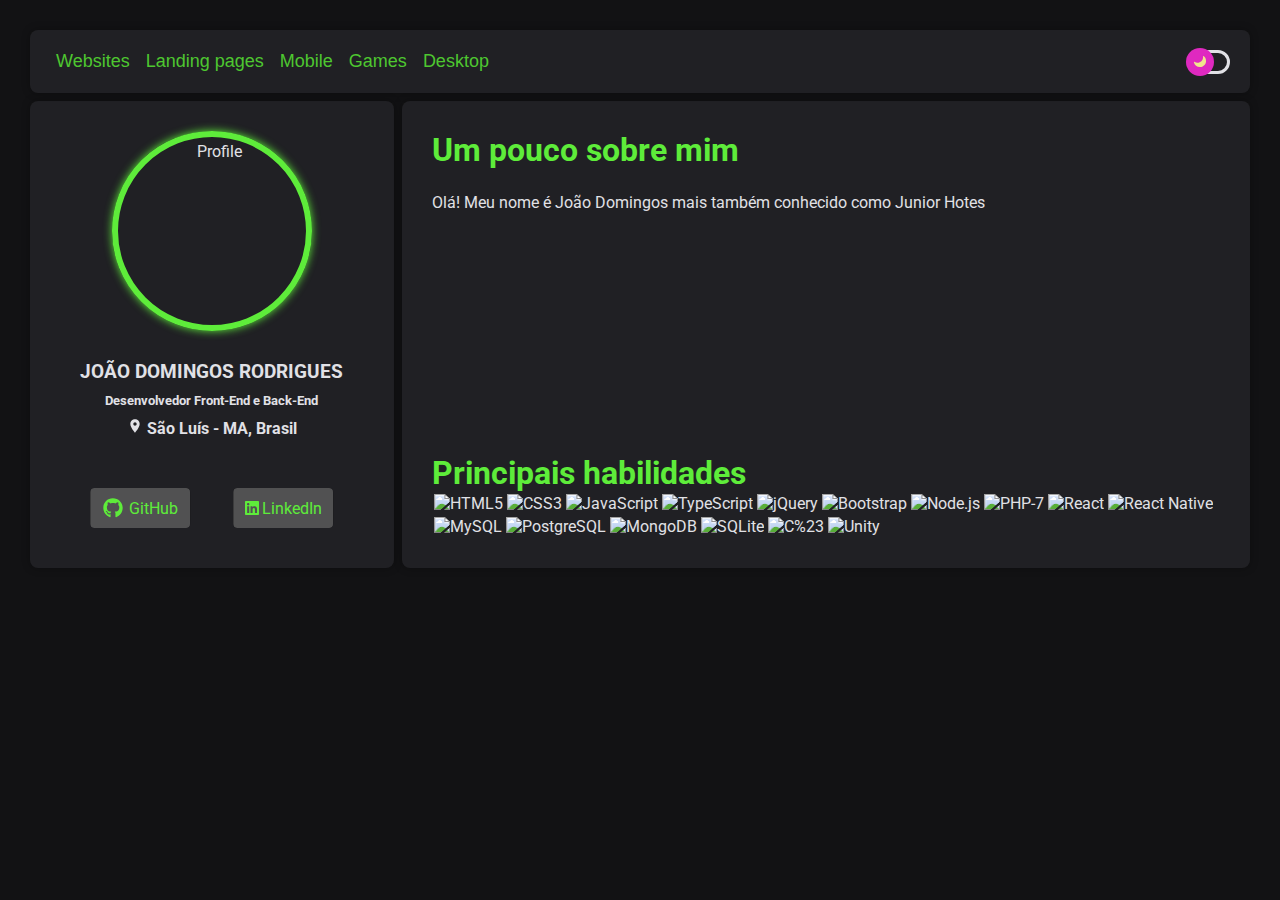
==== commit 5a3c2faa: "Refactore." ====
--- a/index.html
+++ b/index.html
@@ -24,11 +24,11 @@
                 </div>
 
                 <ul id="nav-menu">
-                    <button>Web</button>
-                    <button>Landing page</button>
-                    <button>Mobile</button>
-                    <button>Game</button>
-                    <button>Desktop</button>
+                    <button value="web">Websites</button>
+                    <button value="landing page">Landing pages</button>
+                    <button value="mobile">Mobile</button>
+                    <button value="game">Games</button>
+                    <button value="desktop">Desktop</button>
                 </ul>
 
                 <!-- button change themy -->
--- a/public/styles/darkmode.css
+++ b/public/styles/darkmode.css
@@ -7,7 +7,7 @@
     --color-profile-toggle-thumb: #df29c0 ;
     --color-profile-toggle-track: #e1e1e6 ;
     --color-buttons-carousel: #ffffff;
-    --color-header-bg: #5eec3a;
+    --color-header-bg: #4ec730;
     --color-header-text: #202024;
     --color-header-hover-text: #e1e1e6;
 }
--- a/public/styles/style.css
+++ b/public/styles/style.css
@@ -37,7 +37,7 @@
     align-items: center;
     padding: .3rem;
     background-color: var(--color-green);
-    box-shadow: 0 0 8px rgba(0, 0, 0, 0.2);
+    box-shadow: 0 0 8px rgba(0, 0, 0, .3);
     filter: opacity(.7);
     border-radius: 50%;
     z-index: 55;
@@ -62,7 +62,7 @@
     padding: 30px;
     border-radius: 8px;
     background-color: var(--content-color);
-    box-shadow: 0 0 8px rgba(0, 0, 0, 0.2);
+    box-shadow: 0 0 8px rgba(0, 0, 0, .3);
     display: flex;
     flex-direction: column;
     align-items: center;
@@ -137,7 +137,7 @@
     height: 40px;
     padding: 10px;
     border-radius: 4px;
-    box-shadow: 0 0 8px var(--bg-color);
+    box-shadow: 0 0 6px rgba(0, 0, 0, .5);
     text-decoration: none;
     color: var(--color-green);
     background-color: var(--color-gray-black);
@@ -187,7 +187,7 @@
     padding: 30px;
     border-radius: 8px;
     background-color: var(--content-color);
-    box-shadow: 0 0 8px rgba(0, 0, 0, 0.2);
+    box-shadow: 0 0 8px rgba(0, 0, 0, .3);
     display: grid;
     gap: 8px;
     grid-template-rows: 50px 1fr 0.5fr;
@@ -215,27 +215,43 @@
 .project-footer-tecnologies ul li {
     margin: 2px;
 }
-
 header {
     position: sticky;
     top: 0;
-    z-index: 55;
+    z-index: 51;
     margin-bottom: 8px;
     border-radius: 8px;
     padding: 20px;
     background-color: var(--content-color);
-    box-shadow: 0 0 8px rgba(0, 0, 0, 0.2);
+    box-shadow: 0 0 8px rgba(0, 0, 0, .3);
+    transition: .5s;
+}
+header.scroll-header {
+    background-color: var(--color-header-bg);
+    transition: .5s;
+}
+header.scroll-header ul button {
+    color: var(--color-header-text);
+}
+header ul#nav-menu {
+    display: block !important;
 }
 header ul button {
     background-color: transparent;
     border: none;
     outline: none;
     font-size: 18px;
-    color: var(--color-green);
+    color: var(--color-header-bg);
     cursor: pointer;
 }
 header ul button:hover {
-    color: var(--color-profile-toggle-track);
+    color: var(--color-header-hover-text);
+}
+#nav-toggle {
+    display: none;
+}
+ul {
+    padding: 0;
 }
 
 .container, 
@@ -281,7 +297,7 @@
     padding: 30px;
     border-radius: 8px;
     background-color: var(--content-color);
-    box-shadow: 0 0 8px rgba(0, 0, 0, 0.2);
+    box-shadow: 0 0 8px rgba(0, 0, 0, .3);
     display: grid;
     gap: 8px;
     grid-template-columns: 50% 50%;
--- a/public/styles/responsive.css
+++ b/public/styles/responsive.css
@@ -9,13 +9,52 @@
         border-radius: 0px;
     }
     .profile .content-img {
-        width: 130px;
-        height: 130px;
+        width: 110px;
+        height: 110px;
         border-width: 4px;
     }
     .profile .social-midias {
         height: 60px;
     }
+    header {
+        border-radius: 0;
+    }
+    #nav-toggle {
+        display: block;
+    }
+    header ul#nav-menu {
+        display: none !important;
+        width: 100%;
+        position: absolute;
+        top: 70px;
+        left: 0;
+        background-color: var(--content-color);
+        z-index: 50;
+        transition: .5s;
+    } 
+    header ul#nav-menu.show-menu {
+        display: block !important;
+    }    
+    header ul#nav-menu.show-menu button {
+        display: block !important;
+        width: 100%;
+        margin: 0 auto;
+        padding: 8px;
+    } 
+    header ul#nav-menu.show-menu button:nth-child(odd) {
+        border-top: 1px dashed var(--color-header-bg);
+        border-bottom: 1px dashed var(--color-header-bg);
+    }
+    header.scroll-header ul#nav-menu.show-menu button:nth-child(odd) {
+        border-top: 1px dashed var(--color-header-text);
+        border-bottom: 1px dashed var(--color-header-text);
+    } 
+ 
+    header.scroll-header ul#nav-menu {
+        background-color: var(--color-header-bg);
+        transition: .5s;
+    }       
+    header,
     .container, 
     .profile, 
     .about-me,
@@ -47,6 +86,7 @@
         gap: 0px;    
         grid-template-columns: unset;
     }
+    
     .container, 
     .profile,
     .profile, 
